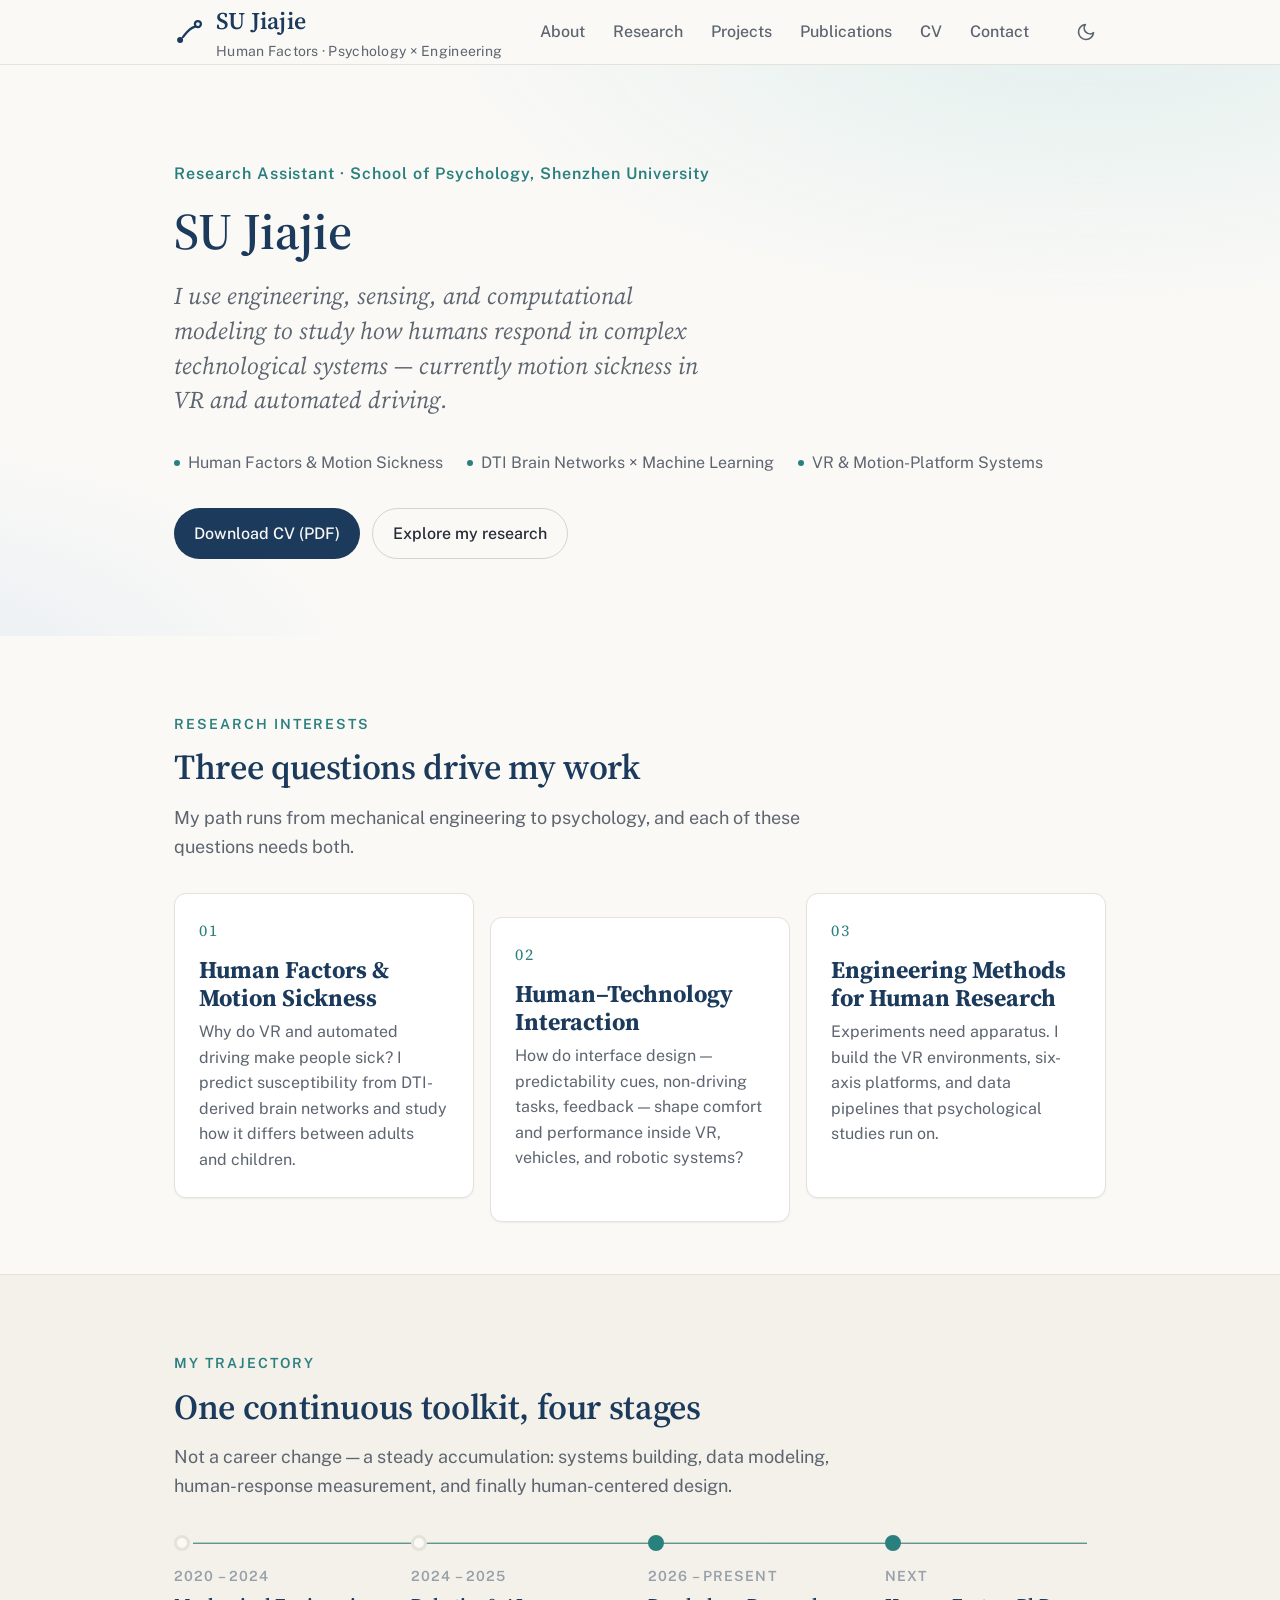
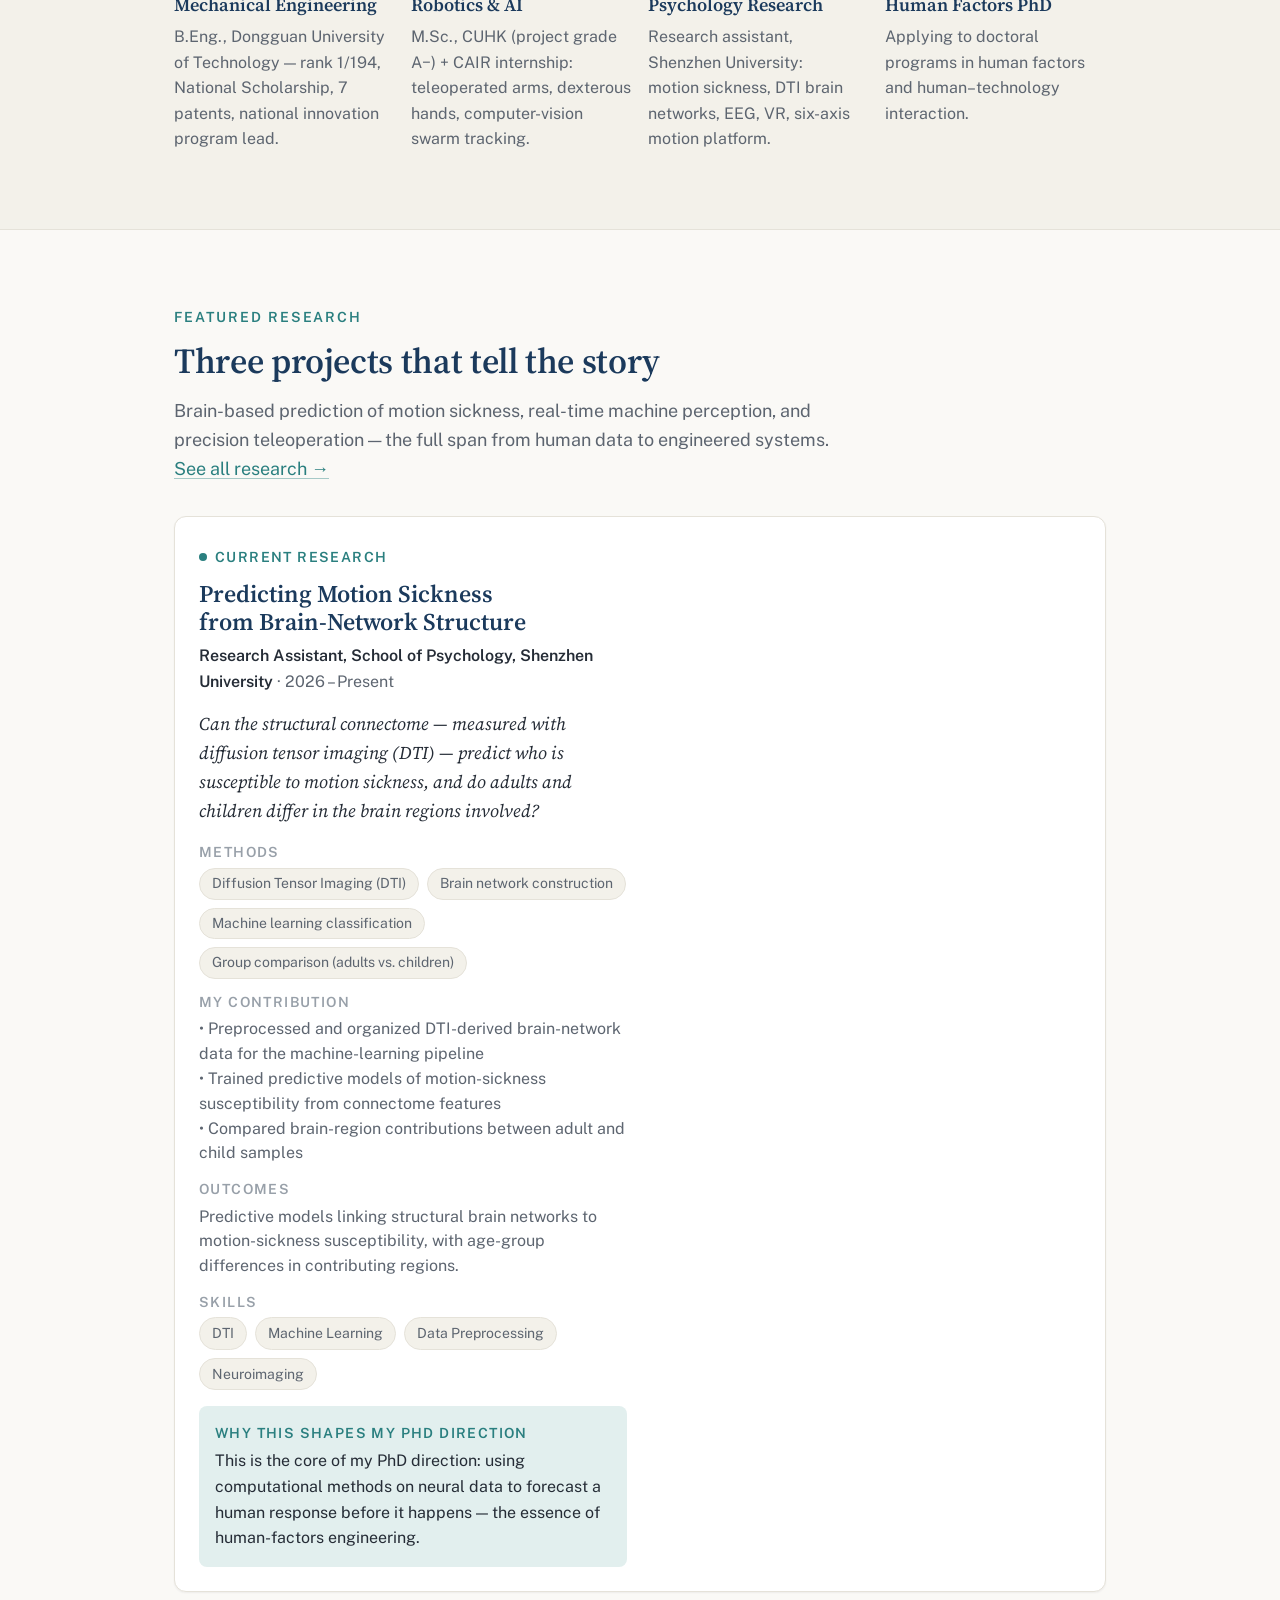
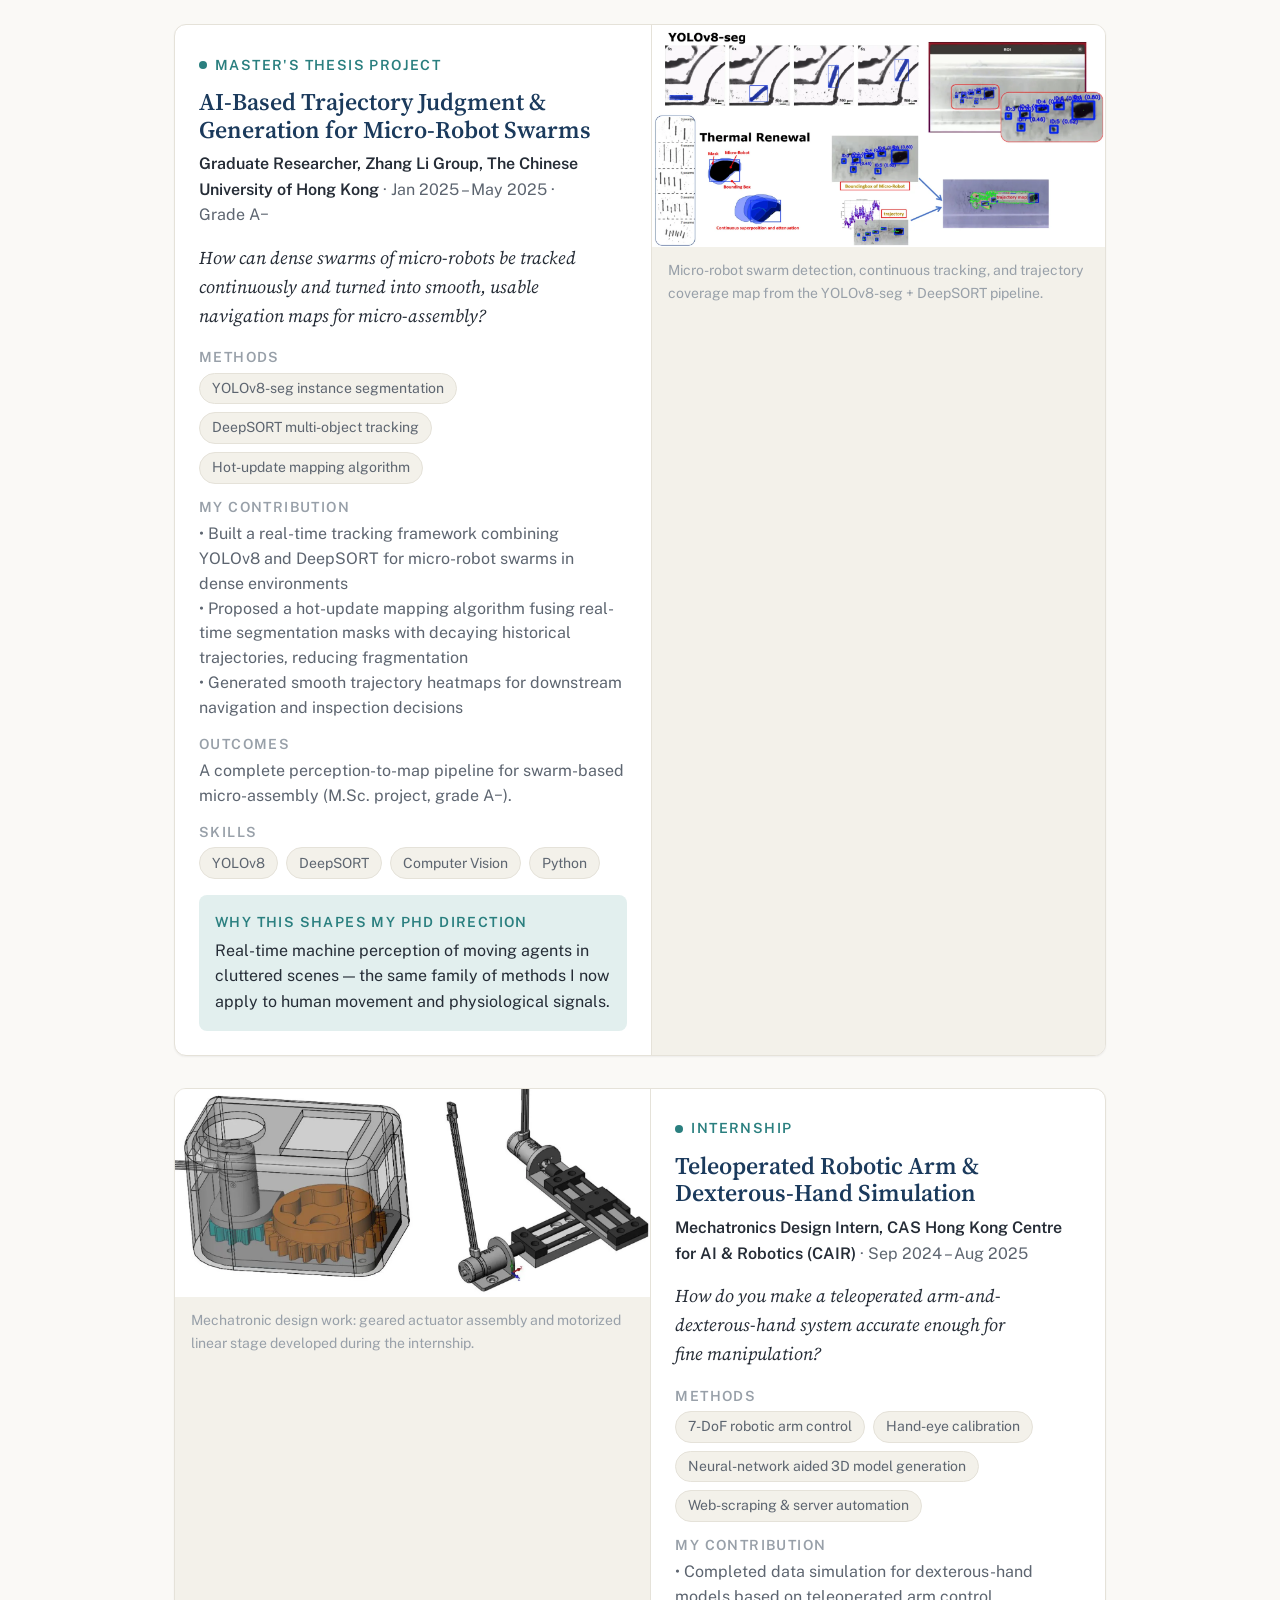
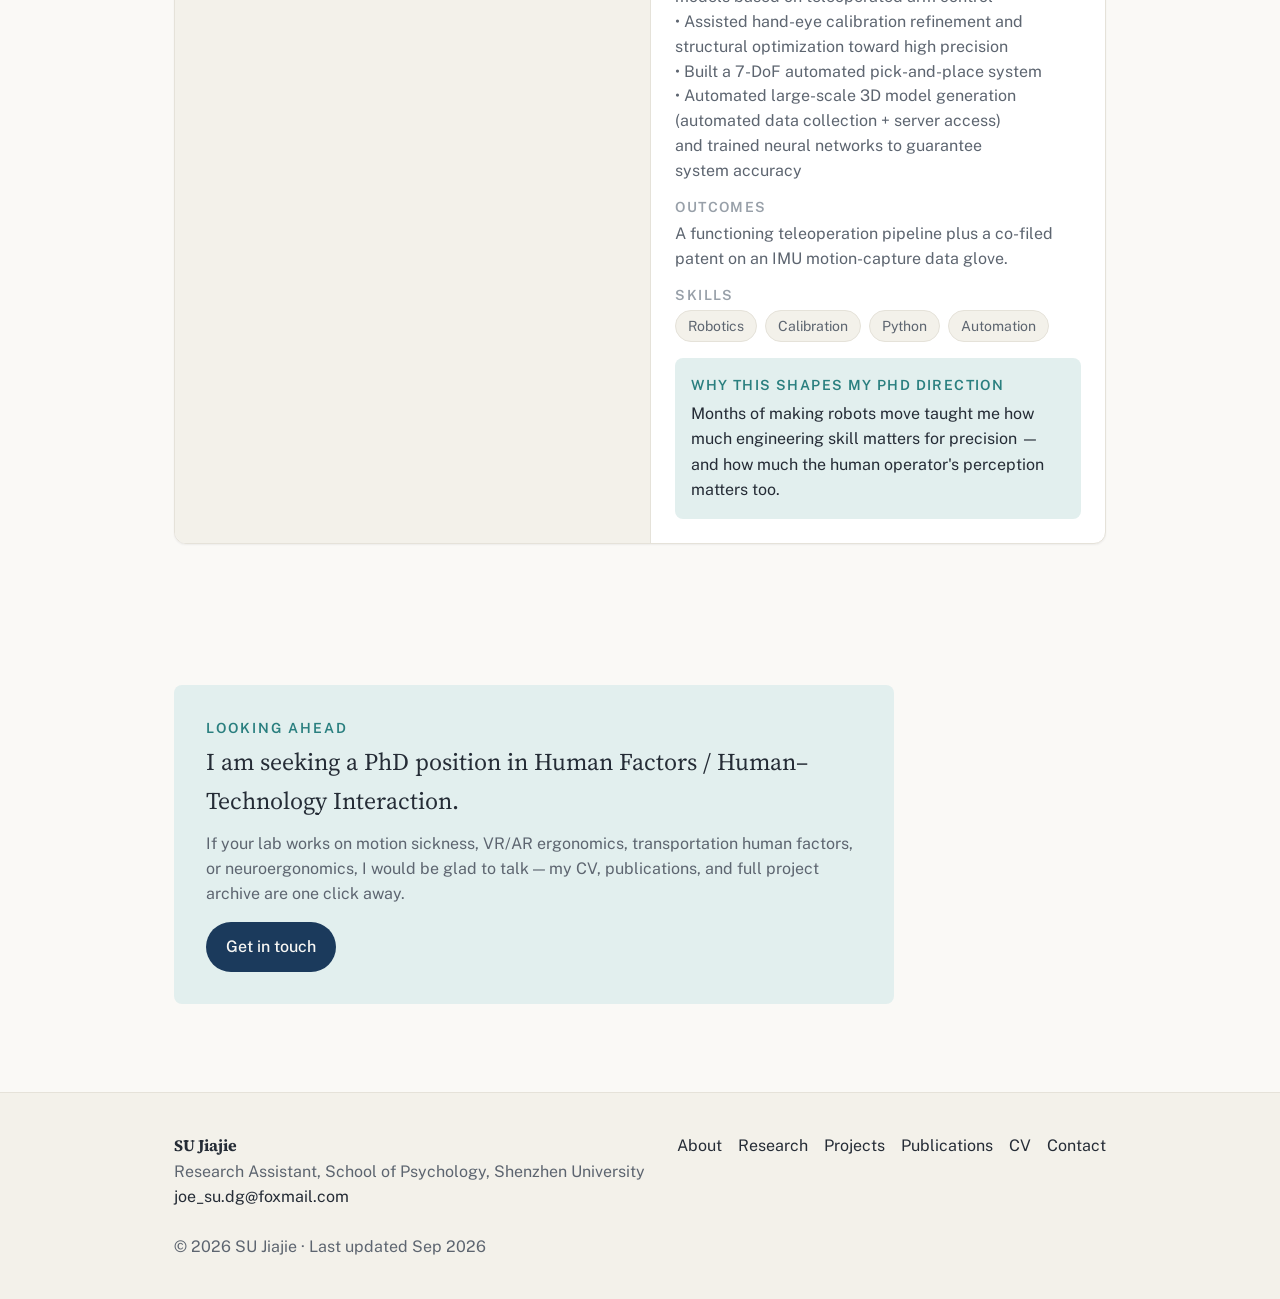
==== index.html @ 5192aaeb "Initial release: SU Jiajie academic website (7 pages, EN version)" ====
<!DOCTYPE html>
<html lang="en">
<head>
  <meta charset="UTF-8">
  <meta name="viewport" content="width=device-width, initial-scale=1.0">
  <title>SU Jiajie — Human Factors &amp; Human–Technology Interaction</title>
  <meta name="description" content="SU Jiajie is a research assistant at Shenzhen University studying motion sickness, VR, and human-technology interaction with methods from mechanical engineering and machine learning.">
  <meta property="og:title" content="SU Jiajie — Human Factors Researcher">
  <meta property="og:description" content="Engineering methods for human research: motion sickness, DTI brain networks, VR, and human-technology interaction.">
  <link rel="icon" href="assets/logo.svg" type="image/svg+xml">
  <link rel="preconnect" href="https://fonts.googleapis.com">
  <link rel="preconnect" href="https://fonts.gstatic.com" crossorigin>
  <link href="https://fonts.googleapis.com/css2?family=Source+Serif+4:ital,opsz,wght@0,8..60,400..700;1,8..60,400..700&family=Public+Sans:wght@300..700&display=swap" rel="stylesheet">
  <link rel="stylesheet" href="css/base.css">
  <link rel="stylesheet" href="css/style.css">
</head>
<body>
  <a class="skip-link" href="#main">Skip to content</a>

  <header class="site-header">
    <div class="container site-header__inner">
      <a class="brand" href="index.html" aria-label="SU Jiajie — home">
        <svg class="brand__mark" width="30" height="30" viewBox="0 0 32 32" fill="none" stroke="currentColor" stroke-width="2.4" stroke-linecap="round" aria-hidden="true">
          <circle cx="6.5" cy="24.5" r="3.2" fill="currentColor" stroke="none"/>
          <circle cx="25.5" cy="7.5" r="3.2" fill="none"/>
          <path d="M9.5 21.5 C14 16, 16 12, 22.5 10.2"/>
        </svg>
        <span>
          <span class="brand__name">SU Jiajie</span>
          <span class="brand__sub">Human Factors · Psychology × Engineering</span>
        </span>
      </a>
      <nav id="site-nav" class="nav" aria-label="Main">
        <a href="about.html">About</a>
        <a href="research.html">Research</a>
        <a href="projects.html">Projects</a>
        <a href="publications.html">Publications</a>
        <a href="cv.html">CV</a>
        <a href="contact.html">Contact</a>
      </nav>
      <div class="header-actions">
        <button class="theme-toggle" data-theme-toggle type="button" aria-label="Switch theme"></button>
        <button class="nav-toggle" data-nav-toggle type="button" aria-label="Open menu" aria-expanded="false">
          <svg width="22" height="22" viewBox="0 0 24 24" fill="none" stroke="currentColor" stroke-width="2" stroke-linecap="round"><path d="M3 6h18M3 12h18M3 18h18"/></svg>
        </button>
      </div>
    </div>
  </header>

  <main id="main">

    <!-- ============ HERO ============ -->
    <section class="hero">
      <div class="container">
        <p class="hero__eyebrow">Research Assistant · School of Psychology, Shenzhen University</p>
        <h1>SU Jiajie</h1>
        <p class="hero__statement">I use engineering, sensing, and computational modeling to study how humans respond in complex technological systems — currently motion sickness in VR and automated driving.</p>
        <div class="hero__meta">
          <span><span class="dot"></span>Human Factors &amp; Motion Sickness</span>
          <span><span class="dot"></span>DTI Brain Networks × Machine Learning</span>
          <span><span class="dot"></span>VR &amp; Motion-Platform Systems</span>
        </div>
        <div class="hero__actions">
          <a class="btn btn--primary" href="files/SU-Jiajie-CV.pdf" target="_blank" rel="noopener noreferrer">Download CV (PDF)</a>
          <a class="btn btn--ghost" href="research.html">Explore my research</a>
        </div>
      </div>
    </section>

    <!-- ============ RESEARCH INTERESTS ============ -->
    <section class="section">
      <div class="container">
        <p class="overline">Research Interests</p>
        <h2 class="section-title">Three questions drive my work</h2>
        <p class="section-intro">My path runs from mechanical engineering to psychology, and each of these questions needs both.</p>
        <div class="interests">
          <article class="interest-card fade-in">
            <span class="interest-card__num">01</span>
            <h3>Human Factors &amp; Motion Sickness</h3>
            <p>Why do VR and automated driving make people sick? I predict susceptibility from DTI-derived brain networks and study how it differs between adults and children.</p>
          </article>
          <article class="interest-card fade-in">
            <span class="interest-card__num">02</span>
            <h3>Human–Technology Interaction</h3>
            <p>How do interface design — predictability cues, non-driving tasks, feedback — shape comfort and performance inside VR, vehicles, and robotic systems?</p>
          </article>
          <article class="interest-card fade-in">
            <span class="interest-card__num">03</span>
            <h3>Engineering Methods for Human Research</h3>
            <p>Experiments need apparatus. I build the VR environments, six-axis platforms, and data pipelines that psychological studies run on.</p>
          </article>
        </div>
      </div>
    </section>

    <!-- ============ TRAJECTORY ============ -->
    <section class="section" style="background: var(--color-surface-2); border-block: 1px solid var(--color-divider);">
      <div class="container">
        <p class="overline">My Trajectory</p>
        <h2 class="section-title">One continuous toolkit, four stages</h2>
        <p class="section-intro">Not a career change — a steady accumulation: systems building, data modeling, human-response measurement, and finally human-centered design.</p>
        <div class="trajectory">
          <article class="trajectory__step fade-in">
            <span class="trajectory__period">2020 – 2024</span>
            <span class="trajectory__title">Mechanical Engineering</span>
            <p>B.Eng., Dongguan University of Technology — rank 1/194, National Scholarship, 7 patents, national innovation program lead.</p>
          </article>
          <article class="trajectory__step fade-in">
            <span class="trajectory__period">2024 – 2025</span>
            <span class="trajectory__title">Robotics &amp; AI</span>
            <p>M.Sc., CUHK (project grade A−) + CAIR internship: teleoperated arms, dexterous hands, computer-vision swarm tracking.</p>
          </article>
          <article class="trajectory__step trajectory__step--current fade-in">
            <span class="trajectory__period">2026 – Present</span>
            <span class="trajectory__title">Psychology Research</span>
            <p>Research assistant, Shenzhen University: motion sickness, DTI brain networks, EEG, VR, six-axis motion platform.</p>
          </article>
          <article class="trajectory__step trajectory__step--final fade-in">
            <span class="trajectory__period">Next</span>
            <span class="trajectory__title">Human Factors PhD</span>
            <p>Applying to doctoral programs in human factors and human–technology interaction.</p>
          </article>
        </div>
      </div>
    </section>

    <!-- ============ FEATURED RESEARCH ============ -->
    <section class="section">
      <div class="container">
        <p class="overline">Featured Research</p>
        <h2 class="section-title">Three projects that tell the story</h2>
        <p class="section-intro">Brain-based prediction of motion sickness, real-time machine perception, and precision teleoperation — the full span from human data to engineered systems. <a href="research.html">See all research →</a></p>
        <div class="theme-group__cards" data-home-features="dti-motion-sickness, microrobot-swarm, cair-teleoperation"></div>
      </div>
    </section>

    <!-- ============ PHD CALL ============ -->
    <section class="section--tight">
      <div class="container">
        <div class="why-box" style="max-width: 720px; padding: var(--space-8);">
          <span class="field__label" style="font-size: var(--text-xs); letter-spacing: 0.14em;">Looking ahead</span>
          <p style="font-family: var(--font-display); font-size: var(--text-lg); color: var(--color-text); margin-bottom: var(--space-3);">I am seeking a PhD position in Human Factors / Human–Technology Interaction.</p>
          <p class="field__text" style="margin-bottom: var(--space-4);">If your lab works on motion sickness, VR/AR ergonomics, transportation human factors, or neuroergonomics, I would be glad to talk — my CV, publications, and full project archive are one click away.</p>
          <a class="btn btn--primary" href="contact.html">Get in touch</a>
        </div>
      </div>
    </section>
  </main>

  <footer class="site-footer">
    <div class="container site-footer__inner">
      <div>
        <strong style="color: var(--color-text); font-family: var(--font-display);">SU Jiajie</strong><br>
        Research Assistant, School of Psychology, Shenzhen University<br>
        <a href="mailto:joe_su.dg@foxmail.com">joe_su.dg@foxmail.com</a>
      </div>
      <nav class="site-footer__nav" aria-label="Footer">
        <a href="about.html">About</a>
        <a href="research.html">Research</a>
        <a href="projects.html">Projects</a>
        <a href="publications.html">Publications</a>
        <a href="cv.html">CV</a>
        <a href="contact.html">Contact</a>
      </nav>
      <div>© <span data-year></span> SU Jiajie · Last updated Sep 2026</div>
    </div>
  </footer>

  <script src="data/research.js"></script>
  <script src="data/projects.js"></script>
  <script src="data/publications.js"></script>
  <script src="js/render.js"></script>
  <script src="js/main.js"></script>
</body>
</html>
---- css/base.css ----
/* ============================================================
   BASE STYLESHEET — reset & defaults (edit rarely)
   ============================================================ */
*,
*::before,
*::after {
  box-sizing: border-box;
  margin: 0;
  padding: 0;
}

html {
  -webkit-text-size-adjust: none;
  text-size-adjust: none;
  -webkit-font-smoothing: antialiased;
  -moz-osx-font-smoothing: grayscale;
  text-rendering: optimizeLegibility;
  scroll-behavior: smooth;
  hanging-punctuation: first last;
  scroll-padding-top: var(--space-16);
}

body {
  min-height: 100dvh;
  line-height: 1.6;
  font-family: var(--font-body, sans-serif);
  font-size: var(--text-base);
  color: var(--color-text);
  background-color: var(--color-bg);
}

img,
picture,
video,
canvas,
svg {
  display: block;
  max-width: 100%;
  height: auto;
}

ul,
ol {
  list-style: none;
}

input,
button,
textarea,
select {
  font: inherit;
  color: inherit;
}

button {
  cursor: pointer;
  background: none;
  border: none;
}

h1,
h2,
h3,
h4,
h5,
h6 {
  text-wrap: balance;
  line-height: 1.15;
}

p,
li,
figcaption {
  text-wrap: pretty;
  max-width: 72ch;
}

table {
  border-collapse: collapse;
  width: 100%;
}

::selection {
  background: color-mix(in oklab, var(--color-primary) 25%, transparent);
  color: var(--color-text);
}

:focus-visible {
  outline: 2px solid var(--color-accent);
  outline-offset: 3px;
  border-radius: var(--radius-sm);
}

@media (prefers-reduced-motion: reduce) {
  *,
  *::before,
  *::after {
    animation-duration: 0.01ms !important;
    animation-iteration-count: 1 !important;
    transition-duration: 0.01ms !important;
    scroll-behavior: auto !important;
  }
}

a,
button,
[role="button"],
[role="link"] {
  transition:
    color var(--transition-interactive),
    background var(--transition-interactive),
    border-color var(--transition-interactive),
    box-shadow var(--transition-interactive);
}

.sr-only {
  position: absolute;
  width: 1px;
  height: 1px;
  padding: 0;
  margin: -1px;
  overflow: hidden;
  clip: rect(0, 0, 0, 0);
  white-space: nowrap;
  border-width: 0;
}

.skip-link {
  position: absolute;
  top: -100%;
  left: var(--space-4);
  z-index: 100;
  padding: var(--space-2) var(--space-4);
  background: var(--color-primary);
  color: var(--color-text-inverse);
  border-radius: var(--radius-sm);
  font-size: var(--text-sm);
}
.skip-link:focus {
  top: var(--space-2);
}
---- css/style.css ----
/* ============================================================
   SU JIAJIE — ACADEMIC WEBSITE DESIGN SYSTEM
   ------------------------------------------------------------
   WANT TO CHANGE COLORS OR FONTS?  →  edit the two :root blocks
   below. Everything else can stay untouched.
   Palette: warm ivory background · ink-blue primary · deep
   teal accent (approved by SU Jiajie, Sep 2026)
   ============================================================ */

/* ---------- TYPE SCALE (fluid, don't edit) ---------- */
:root {
  --text-xs: clamp(0.75rem, 0.7rem + 0.25vw, 0.875rem);
  --text-sm: clamp(0.875rem, 0.8rem + 0.35vw, 1rem);
  --text-base: clamp(1rem, 0.95rem + 0.25vw, 1.125rem);
  --text-lg: clamp(1.125rem, 1rem + 0.75vw, 1.5rem);
  --text-xl: clamp(1.5rem, 1.2rem + 1.25vw, 2.25rem);
  --text-2xl: clamp(2rem, 1.2rem + 2.5vw, 3.5rem);

  /* ---------- SPACING (4px system) ---------- */
  --space-1: 0.25rem;
  --space-2: 0.5rem;
  --space-3: 0.75rem;
  --space-4: 1rem;
  --space-5: 1.25rem;
  --space-6: 1.5rem;
  --space-8: 2rem;
  --space-10: 2.5rem;
  --space-12: 3rem;
  --space-16: 4rem;
  --space-20: 5rem;
  --space-24: 6rem;

  /* ---------- FONTS (change families here) ---------- */
  --font-display: "Source Serif 4", Georgia, "Times New Roman", serif;
  --font-body: "Public Sans", "Helvetica Neue", Arial, sans-serif;

  /* ---------- SHAPES & MOTION ---------- */
  --radius-sm: 0.375rem;
  --radius-md: 0.5rem;
  --radius-lg: 0.75rem;
  --radius-xl: 1rem;
  --radius-full: 9999px;
  --transition-interactive: 180ms cubic-bezier(0.16, 1, 0.3, 1);
  --shadow-sm: 0 1px 2px oklch(0.25 0.02 250 / 0.06);
  --shadow-md: 0 4px 12px oklch(0.25 0.02 250 / 0.08);
  --shadow-lg: 0 12px 32px oklch(0.25 0.02 250 / 0.12);

  /* ---------- CONTENT WIDTHS ---------- */
  --content-narrow: 680px;
  --content-default: 980px;
  --content-wide: 1200px;
}

/* ============================================================
   COLOR TOKENS — LIGHT MODE (edit hex values here)
   ============================================================ */
:root,
[data-theme="light"] {
  --color-bg: #faf9f6;            /* 米白 page background */
  --color-surface: #ffffff;       /* cards */
  --color-surface-2: #f3f1ea;     /* tinted panels */
  --color-surface-offset: #eeece4;
  --color-divider: #e5e2d9;
  --color-text: #252c36;          /* near-black ink */
  --color-text-muted: #5d6570;
  --color-text-faint: #98a0a9;
  --color-text-inverse: #f8f7f4;

  --color-primary: #1b3a5c;       /* 墨蓝 ink blue */
  --color-primary-hover: #142c46;
  --color-primary-active: #0e2033;
  --color-primary-soft: #e7edf4;

  --color-accent: #2a7f7f;        /* 深青 deep teal */
  --color-accent-hover: #226565;
  --color-accent-soft: #e2efee;
  --color-accent-warm: #9c6b2f;   /* used sparingly for highlights */
}

/* ============================================================
   COLOR TOKENS — DARK MODE (edit hex values here)
   ============================================================ */
[data-theme="dark"] {
  --color-bg: #141a22;
  --color-surface: #1a222c;
  --color-surface-2: #202a36;
  --color-surface-offset: #242f3d;
  --color-divider: #2a3542;
  --color-text: #d7dbe1;
  --color-text-muted: #8f99a5;
  --color-text-faint: #5c6672;
  --color-text-inverse: #1a222c;

  --color-primary: #8fb0d4;
  --color-primary-hover: #a7c3e0;
  --color-primary-active: #c3d6eb;
  --color-primary-soft: #22303f;

  --color-accent: #66b3b3;
  --color-accent-hover: #82c5c5;
  --color-accent-soft: #1e3232;
  --color-accent-warm: #d3a35c;

  --shadow-sm: 0 1px 2px oklch(0 0 0 / 0.25);
  --shadow-md: 0 4px 12px oklch(0 0 0 / 0.35);
  --shadow-lg: 0 12px 32px oklch(0 0 0 / 0.45);
}

/* ============================================================
   LAYOUT PRIMITIVES
   ============================================================ */
.container {
  max-width: var(--content-default);
  margin-inline: auto;
  padding-inline: var(--space-6);
}
.container--wide {
  max-width: var(--content-wide);
}
.container--narrow {
  max-width: var(--content-narrow);
}

.section {
  padding-block: clamp(var(--space-12), 6vw, var(--space-20));
}
.section--tight {
  padding-block: clamp(var(--space-8), 4vw, var(--space-12));
}

/* overline label above section headings */
.overline {
  font-family: var(--font-body);
  font-size: var(--text-xs);
  font-weight: 600;
  letter-spacing: 0.14em;
  text-transform: uppercase;
  color: var(--color-accent);
  margin-bottom: var(--space-3);
}

.section-title {
  font-family: var(--font-display);
  font-size: var(--text-xl);
  font-weight: 600;
  color: var(--color-primary);
  margin-bottom: var(--space-4);
  letter-spacing: -0.01em;
}
[data-theme="dark"] .section-title {
  color: var(--color-primary);
}

.section-intro {
  color: var(--color-text-muted);
  max-width: 62ch;
  margin-bottom: var(--space-8);
}

/* ---------- LINKS ---------- */
a {
  color: var(--color-accent);
  text-decoration: underline;
  text-decoration-color: color-mix(in oklab, var(--color-accent) 40%, transparent);
  text-underline-offset: 3px;
}
a:hover {
  color: var(--color-accent-hover);
  text-decoration-color: currentColor;
}

/* ---------- BUTTONS ---------- */
.btn {
  display: inline-flex;
  align-items: center;
  gap: var(--space-2);
  padding: var(--space-3) var(--space-5);
  border-radius: var(--radius-full);
  font-size: var(--text-sm);
  font-weight: 500;
  text-decoration: none;
  transition:
    background var(--transition-interactive),
    color var(--transition-interactive),
    box-shadow var(--transition-interactive),
    transform var(--transition-interactive);
}
.btn--primary {
  background: var(--color-primary);
  color: var(--color-text-inverse);
}
:root .btn--primary {
  color: #f8f7f4;
}
[data-theme="dark"] .btn--primary {
  color: #141a22;
}
.btn--primary:hover {
  background: var(--color-primary-hover);
  transform: translateY(-1px);
  box-shadow: var(--shadow-md);
  color: #f8f7f4;
}
[data-theme="dark"] .btn--primary:hover {
  color: #141a22;
}
.btn--ghost {
  border: 1px solid color-mix(in oklab, var(--color-text) 18%, transparent);
  color: var(--color-text);
}
.btn--ghost:hover {
  border-color: var(--color-accent);
  color: var(--color-accent);
  transform: translateY(-1px);
}

/* ============================================================
   HEADER / NAV
   ============================================================ */
.site-header {
  position: sticky;
  top: 0;
  z-index: 50;
  background: color-mix(in oklab, var(--color-bg) 88%, transparent);
  backdrop-filter: blur(12px);
  border-bottom: 1px solid var(--color-divider);
}
.site-header__inner {
  display: flex;
  align-items: center;
  justify-content: space-between;
  gap: var(--space-4);
  min-height: 64px;
}
.brand {
  display: flex;
  align-items: center;
  gap: var(--space-3);
  text-decoration: none;
  color: var(--color-primary);
}
.brand__mark {
  flex: none;
}
.brand__name {
  font-family: var(--font-display);
  font-size: var(--text-lg);
  font-weight: 600;
  letter-spacing: 0.01em;
}
.brand__sub {
  display: block;
  font-family: var(--font-body);
  font-size: var(--text-xs);
  font-weight: 400;
  color: var(--color-text-muted);
  letter-spacing: 0.02em;
}

.nav {
  display: flex;
  align-items: center;
  gap: var(--space-1);
}
.nav a {
  padding: var(--space-2) var(--space-3);
  font-size: var(--text-sm);
  font-weight: 500;
  color: var(--color-text-muted);
  text-decoration: none;
  border-radius: var(--radius-full);
}
.nav a:hover {
  color: var(--color-primary);
  background: var(--color-primary-soft);
}
.nav a[aria-current="page"] {
  color: var(--color-primary);
  background: var(--color-primary-soft);
}
[data-theme="dark"] .nav a:hover,
[data-theme="dark"] .nav a[aria-current="page"] {
  color: var(--color-primary);
}

.header-actions {
  display: flex;
  align-items: center;
  gap: var(--space-2);
}

/* theme toggle */
.theme-toggle {
  display: inline-flex;
  align-items: center;
  justify-content: center;
  width: 40px;
  height: 40px;
  border-radius: var(--radius-full);
  color: var(--color-text-muted);
  border: 1px solid transparent;
}
.theme-toggle:hover {
  color: var(--color-primary);
  background: var(--color-primary-soft);
}

/* mobile nav */
.nav-toggle {
  display: none;
  width: 44px;
  height: 44px;
  align-items: center;
  justify-content: center;
  color: var(--color-text);
}
@media (max-width: 860px) {
  .nav {
    position: absolute;
    top: 100%;
    left: 0;
    right: 0;
    flex-direction: column;
    align-items: stretch;
    background: var(--color-bg);
    border-bottom: 1px solid var(--color-divider);
    padding: var(--space-3) var(--space-6) var(--space-5);
    gap: var(--space-1);
    display: none;
    box-shadow: var(--shadow-lg);
  }
  .nav[data-open="true"] {
    display: flex;
  }
  .nav a {
    padding: var(--space-3);
    border-radius: var(--radius-md);
  }
  .nav-toggle {
    display: inline-flex;
  }
}

/* ============================================================
   HERO (home)
   ============================================================ */
.hero {
  padding-block: clamp(var(--space-16), 8vw, var(--space-24)) clamp(var(--space-12), 6vw, var(--space-20));
  background:
    radial-gradient(1100px 500px at 85% -10%, var(--color-accent-soft), transparent 60%),
    radial-gradient(900px 460px at -10% 110%, var(--color-primary-soft), transparent 55%);
}
.hero__eyebrow {
  font-size: var(--text-sm);
  color: var(--color-accent);
  font-weight: 600;
  letter-spacing: 0.06em;
  margin-bottom: var(--space-4);
}
.hero h1 {
  font-family: var(--font-display);
  font-size: var(--text-2xl);
  font-weight: 600;
  line-height: 1.1;
  color: var(--color-primary);
  max-width: 18ch;
  margin-bottom: var(--space-5);
}
[data-theme="dark"] .hero h1 {
  color: var(--color-primary);
}
.hero__statement {
  font-size: var(--text-lg);
  font-family: var(--font-display);
  font-style: italic;
  color: var(--color-text-muted);
  max-width: 44ch;
  margin-bottom: var(--space-8);
  line-height: 1.45;
}
.hero__meta {
  display: flex;
  flex-wrap: wrap;
  gap: var(--space-2) var(--space-6);
  margin-bottom: var(--space-8);
  font-size: var(--text-sm);
  color: var(--color-text-muted);
}
.hero__meta span {
  display: inline-flex;
  align-items: center;
  gap: var(--space-2);
}
.hero__meta .dot {
  width: 6px;
  height: 6px;
  border-radius: var(--radius-full);
  background: var(--color-accent);
  flex: none;
}
.hero__actions {
  display: flex;
  flex-wrap: wrap;
  gap: var(--space-3);
}

/* ============================================================
   RESEARCH INTEREST STRIP (home) — numbered, staggered
   ============================================================ */
.interests {
  display: grid;
  gap: var(--space-4);
}
@media (min-width: 900px) {
  .interests {
    grid-template-columns: repeat(3, 1fr);
  }
  .interests > article:nth-child(2) {
    transform: translateY(var(--space-6));
  }
}
.interest-card {
  background: var(--color-surface);
  border: 1px solid var(--color-divider);
  border-radius: var(--radius-lg);
  padding: var(--space-6);
  box-shadow: var(--shadow-sm);
}
.interest-card__num {
  font-family: var(--font-display);
  font-size: var(--text-sm);
  color: var(--color-accent);
  letter-spacing: 0.1em;
  display: block;
  margin-bottom: var(--space-3);
}
.interest-card h3 {
  font-family: var(--font-display);
  font-size: var(--text-lg);
  color: var(--color-primary);
  margin-bottom: var(--space-2);
}
[data-theme="dark"] .interest-card h3 {
  color: var(--color-primary);
}
.interest-card p {
  font-size: var(--text-sm);
  color: var(--color-text-muted);
}

/* ============================================================
   TRAJECTORY — horizontal path (home)
   ============================================================ */
.trajectory {
  display: grid;
  gap: var(--space-4);
  position: relative;
}
@media (min-width: 900px) {
  .trajectory {
    grid-template-columns: repeat(4, 1fr);
  }
  .trajectory::before {
    content: "";
    position: absolute;
    top: 9px;
    left: 2%;
    right: 2%;
    height: 2px;
    background: linear-gradient(
      in oklab,
      var(--color-divider),
      var(--color-accent)
    );
  }
}
.trajectory__step {
  position: relative;
  padding-top: var(--space-8);
}
.trajectory__step::before {
  content: "";
  position: absolute;
  top: 2px;
  left: 0;
  width: 16px;
  height: 16px;
  border-radius: var(--radius-full);
  background: var(--color-bg);
  border: 3px solid var(--color-divider);
}
.trajectory__step--current::before,
.trajectory__step--final::before {
  border-color: var(--color-accent);
  background: var(--color-accent);
}
.trajectory__period {
  font-size: var(--text-xs);
  font-weight: 600;
  letter-spacing: 0.08em;
  text-transform: uppercase;
  color: var(--color-text-faint);
  display: block;
  margin-bottom: var(--space-1);
}
.trajectory__title {
  font-family: var(--font-display);
  font-size: var(--text-base);
  font-weight: 600;
  color: var(--color-primary);
  display: block;
  margin-bottom: var(--space-1);
}
[data-theme="dark"] .trajectory__title {
  color: var(--color-primary);
}
.trajectory__step p {
  font-size: var(--text-sm);
  color: var(--color-text-muted);
}

/* ============================================================
   FEATURED CARDS (home) & PROJECT CARDS (research/projects)
   ============================================================ */
.card {
  background: var(--color-surface);
  border: 1px solid var(--color-divider);
  border-radius: var(--radius-lg);
  overflow: hidden;
  box-shadow: var(--shadow-sm);
}
.card--featured {
  display: grid;
}
@media (min-width: 900px) {
  .card--featured {
    grid-template-columns: 1.05fr 1fr;
  }
  .card--featured:nth-child(even):not(.card--no-flip) .card__media {
    order: 2;
  }
}
.card__media {
  background: var(--color-surface-2);
  border-bottom: 1px solid var(--color-divider);
}
@media (min-width: 900px) {
  .card--featured .card__media {
    border-bottom: none;
  }
  .card--featured:nth-child(even):not(.card--no-flip) .card__media {
    border-left: 1px solid var(--color-divider);
  }
  .card--featured:nth-child(odd) .card__media {
    border-right: 1px solid var(--color-divider);
  }
}
.card__media img {
  width: 100%;
  object-fit: cover;
  max-height: 420px;
}
.card__body {
  padding: var(--space-6);
}
.card__kicker {
  display: inline-flex;
  align-items: center;
  gap: var(--space-2);
  font-size: var(--text-xs);
  font-weight: 600;
  letter-spacing: 0.1em;
  text-transform: uppercase;
  color: var(--color-accent);
  margin-bottom: var(--space-3);
}
.card__kicker .theme-dot {
  width: 8px;
  height: 8px;
  border-radius: var(--radius-full);
  background: var(--color-accent);
}
.card h3 {
  font-family: var(--font-display);
  font-size: var(--text-lg);
  font-weight: 600;
  color: var(--color-primary);
  margin-bottom: var(--space-2);
}
[data-theme="dark"] .card h3 {
  color: var(--color-primary);
}
.card__role {
  font-size: var(--text-sm);
  color: var(--color-text-muted);
  margin-bottom: var(--space-4);
}
.card__role strong {
  color: var(--color-text);
  font-weight: 600;
}
.card__question {
  font-family: var(--font-display);
  font-style: italic;
  color: var(--color-text);
  margin-bottom: var(--space-4);
}

/* field mini-labels inside cards */
.field {
  margin-bottom: var(--space-3);
}
.field__label {
  font-size: var(--text-xs);
  font-weight: 600;
  letter-spacing: 0.1em;
  text-transform: uppercase;
  color: var(--color-text-faint);
  display: block;
  margin-bottom: var(--space-1);
}
.field__text {
  font-size: var(--text-sm);
  color: var(--color-text-muted);
  line-height: 1.55;
}
.field__list {
  display: flex;
  flex-wrap: wrap;
  gap: var(--space-2);
}
.field__list li {
  font-size: var(--text-xs);
  padding: var(--space-1) var(--space-3);
  background: var(--color-surface-2);
  border: 1px solid var(--color-divider);
  border-radius: var(--radius-full);
  color: var(--color-text-muted);
}

.why-box {
  margin-top: var(--space-4);
  padding: var(--space-4);
  background: var(--color-accent-soft);
  border-radius: var(--radius-md);
  font-size: var(--text-sm);
  color: var(--color-text);
}
.why-box .field__label {
  color: var(--color-accent);
}

.card__links {
  margin-top: var(--space-4);
  display: flex;
  flex-wrap: wrap;
  gap: var(--space-4);
  font-size: var(--text-sm);
  font-weight: 500;
}

/* stacked project card (compact, for archive pages) */
.card--stack {
  padding: var(--space-6);
}
.card--stack .card__media {
  border-radius: var(--radius-md);
  border: 1px solid var(--color-divider);
  margin-bottom: var(--space-5);
  overflow: hidden;
}
.card--stack .card__media img {
  max-height: 340px;
  object-fit: cover;
}

/* ============================================================
   THEME GROUP SECTIONS (research page)
   ============================================================ */
.theme-group {
  margin-bottom: var(--space-16);
}
.theme-group__head {
  display: flex;
  align-items: baseline;
  gap: var(--space-4);
  margin-bottom: var(--space-2);
}
.theme-group__head h2 {
  font-family: var(--font-display);
  font-size: var(--text-xl);
  color: var(--color-primary);
}
[data-theme="dark"] .theme-group__head h2 {
  color: var(--color-primary);
}
.theme-group__blurb {
  color: var(--color-text-muted);
  max-width: 60ch;
  margin-bottom: var(--space-8);
  font-size: var(--text-base);
}
.theme-group__cards {
  display: grid;
  gap: var(--space-8);
}

/* ============================================================
   TIMELINE (about page, vertical)
   ============================================================ */
.timeline {
  position: relative;
  padding-left: var(--space-8);
}
.timeline::before {
  content: "";
  position: absolute;
  top: 6px;
  bottom: 6px;
  left: 7px;
  width: 2px;
  background: var(--color-divider);
}
.timeline__item {
  position: relative;
  padding-bottom: var(--space-8);
}
.timeline__item:last-child {
  padding-bottom: 0;
}
.timeline__item::before {
  content: "";
  position: absolute;
  left: calc(-1 * var(--space-8) + 1px);
  top: 6px;
  width: 14px;
  height: 14px;
  border-radius: var(--radius-full);
  background: var(--color-bg);
  border: 3px solid var(--color-accent);
}
.timeline__item--muted::before {
  border-color: var(--color-divider);
}
.timeline__period {
  font-size: var(--text-xs);
  font-weight: 600;
  letter-spacing: 0.08em;
  text-transform: uppercase;
  color: var(--color-text-faint);
  display: block;
  margin-bottom: var(--space-1);
}
.timeline__title {
  font-family: var(--font-display);
  font-size: var(--text-base);
  font-weight: 600;
  color: var(--color-primary);
  display: block;
}
[data-theme="dark"] .timeline__title {
  color: var(--color-primary);
}
.timeline__org {
  font-size: var(--text-sm);
  color: var(--color-accent);
  display: block;
  margin-bottom: var(--space-1);
}
.timeline__item p {
  font-size: var(--text-sm);
  color: var(--color-text-muted);
}

/* ============================================================
   SKILLS MATRIX
   ============================================================ */
.skills-grid {
  display: grid;
  gap: var(--space-6);
}
@media (min-width: 800px) {
  .skills-grid {
    grid-template-columns: repeat(2, 1fr);
  }
}
.skill-group {
  background: var(--color-surface);
  border: 1px solid var(--color-divider);
  border-radius: var(--radius-lg);
  padding: var(--space-5) var(--space-6);
}
.skill-group h3 {
  font-family: var(--font-display);
  font-size: var(--text-base);
  font-weight: 600;
  color: var(--color-primary);
  margin-bottom: var(--space-3);
}
[data-theme="dark"] .skill-group h3 {
  color: var(--color-primary);
}
.skill-group ul {
  display: flex;
  flex-wrap: wrap;
  gap: var(--space-2);
}

/* ============================================================
   PUBLICATIONS & PATENTS
   ============================================================ */
.pub-list {
  display: grid;
  gap: var(--space-6);
}
.pub-item {
  background: var(--color-surface);
  border: 1px solid var(--color-divider);
  border-radius: var(--radius-lg);
  padding: var(--space-6);
}
.pub-item__title {
  font-family: var(--font-display);
  font-size: var(--text-lg);
  font-weight: 600;
  color: var(--color-primary);
  margin-bottom: var(--space-2);
}
[data-theme="dark"] .pub-item__title {
  color: var(--color-primary);
}
.pub-item__meta {
  font-size: var(--text-sm);
  color: var(--color-text-muted);
  margin-bottom: var(--space-3);
}
.pub-item__meta em {
  font-style: italic;
}
.pub-item__note {
  font-size: var(--text-sm);
  color: var(--color-text-muted);
  padding-top: var(--space-3);
  border-top: 1px solid var(--color-divider);
  margin-top: var(--space-3);
}
.pub-item__note .field__label {
  margin-bottom: 0;
}

.patent-table {
  font-size: var(--text-sm);
}
.patent-table th {
  text-align: left;
  font-size: var(--text-xs);
  font-weight: 600;
  letter-spacing: 0.08em;
  text-transform: uppercase;
  color: var(--color-text-faint);
  padding: var(--space-3) var(--space-4);
  border-bottom: 2px solid var(--color-divider);
}
.patent-table td {
  padding: var(--space-3) var(--space-4);
  border-bottom: 1px solid var(--color-divider);
  vertical-align: top;
  color: var(--color-text-muted);
}
.patent-table td:first-child {
  color: var(--color-text);
  font-weight: 500;
  max-width: 52ch;
}
.patent-table tr:last-child td {
  border-bottom: none;
}

/* ============================================================
   CV PAGE
   ============================================================ */
.cv-meta {
  display: flex;
  flex-wrap: wrap;
  gap: var(--space-3);
  margin-bottom: var(--space-8);
}
.cv-section {
  margin-bottom: var(--space-10);
}
.cv-section h2 {
  font-family: var(--font-display);
  font-size: var(--text-lg);
  color: var(--color-primary);
  padding-bottom: var(--space-2);
  border-bottom: 2px solid var(--color-divider);
  margin-bottom: var(--space-4);
}
[data-theme="dark"] .cv-section h2 {
  color: var(--color-primary);
}
.cv-row {
  display: grid;
  gap: var(--space-1) var(--space-6);
  margin-bottom: var(--space-5);
}
@media (min-width: 760px) {
  .cv-row {
    grid-template-columns: 140px 1fr;
  }
}
.cv-row__period {
  font-size: var(--text-sm);
  font-weight: 600;
  color: var(--color-text-faint);
}
.cv-row__body h3 {
  font-family: var(--font-display);
  font-size: var(--text-base);
  font-weight: 600;
  color: var(--color-text);
}
.cv-row__body .sub {
  font-size: var(--text-sm);
  color: var(--color-accent);
  margin-bottom: var(--space-1);
}
.cv-row__body p,
.cv-row__body li {
  font-size: var(--text-sm);
  color: var(--color-text-muted);
}
.cv-row__body ul {
  list-style: disc;
  padding-left: var(--space-5);
  display: grid;
  gap: var(--space-1);
}
.awards-columns {
  display: grid;
  gap: var(--space-8);
}
@media (min-width: 760px) {
  .awards-columns {
    grid-template-columns: repeat(2, 1fr);
  }
}
.award-group h3 {
  font-size: var(--text-sm);
  font-weight: 600;
  letter-spacing: 0.08em;
  text-transform: uppercase;
  color: var(--color-text-faint);
  margin-bottom: var(--space-3);
}
.award-group li {
  font-size: var(--text-sm);
  color: var(--color-text-muted);
  padding-bottom: var(--space-2);
  border-bottom: 1px solid var(--color-divider);
  margin-bottom: var(--space-2);
}
.award-group li:last-child {
  border-bottom: none;
}
.award-group li strong {
  color: var(--color-text);
  font-weight: 500;
}

/* ============================================================
   CONTACT
   ============================================================ */
.contact-card {
  background: var(--color-surface);
  border: 1px solid var(--color-divider);
  border-radius: var(--radius-lg);
  padding: var(--space-8);
  box-shadow: var(--shadow-md);
  max-width: 640px;
}
.contact-line {
  display: flex;
  gap: var(--space-3);
  align-items: baseline;
  margin-bottom: var(--space-4);
  font-size: var(--text-base);
}
.contact-line .field__label {
  min-width: 90px;
}

/* ============================================================
   FOOTER
   ============================================================ */
.site-footer {
  border-top: 1px solid var(--color-divider);
  background: var(--color-surface-2);
  padding-block: var(--space-10);
  margin-top: var(--space-10);
}
.site-footer__inner {
  display: flex;
  flex-wrap: wrap;
  justify-content: space-between;
  gap: var(--space-6);
  font-size: var(--text-sm);
  color: var(--color-text-muted);
}
.site-footer a {
  color: var(--color-text);
  text-decoration: none;
}
.site-footer a:hover {
  color: var(--color-accent);
  text-decoration: underline;
}
.site-footer__nav {
  display: flex;
  flex-wrap: wrap;
  gap: var(--space-4);
}

/* ============================================================
   SCROLL REVEAL (CSS-only, no layout shift)
   ============================================================ */
.fade-in {
  opacity: 1;
}
@supports (animation-timeline: view()) {
  @media (prefers-reduced-motion: no-preference) {
    .fade-in {
      opacity: 0;
      animation: reveal-fade linear both;
      animation-timeline: view();
      animation-range: entry 5% entry 60%;
    }
  }
}
@keyframes reveal-fade {
  to {
    opacity: 1;
  }
}

/* ============================================================
   UTILITIES
   ============================================================ */
.page-header {
  padding-block: clamp(var(--space-10), 5vw, var(--space-16)) clamp(var(--space-6), 3vw, var(--space-10));
  background:
    radial-gradient(1000px 420px at 90% -30%, var(--color-accent-soft), transparent 60%);
  border-bottom: 1px solid var(--color-divider);
}
.page-header h1 {
  font-family: var(--font-display);
  font-size: var(--text-xl);
  font-weight: 600;
  color: var(--color-primary);
  margin-bottom: var(--space-3);
}
[data-theme="dark"] .page-header h1 {
  color: var(--color-primary);
}
.page-header p {
  color: var(--color-text-muted);
  max-width: 62ch;
}

.figure-caption {
  font-size: var(--text-xs);
  color: var(--color-text-faint);
  padding-top: var(--space-2);
}
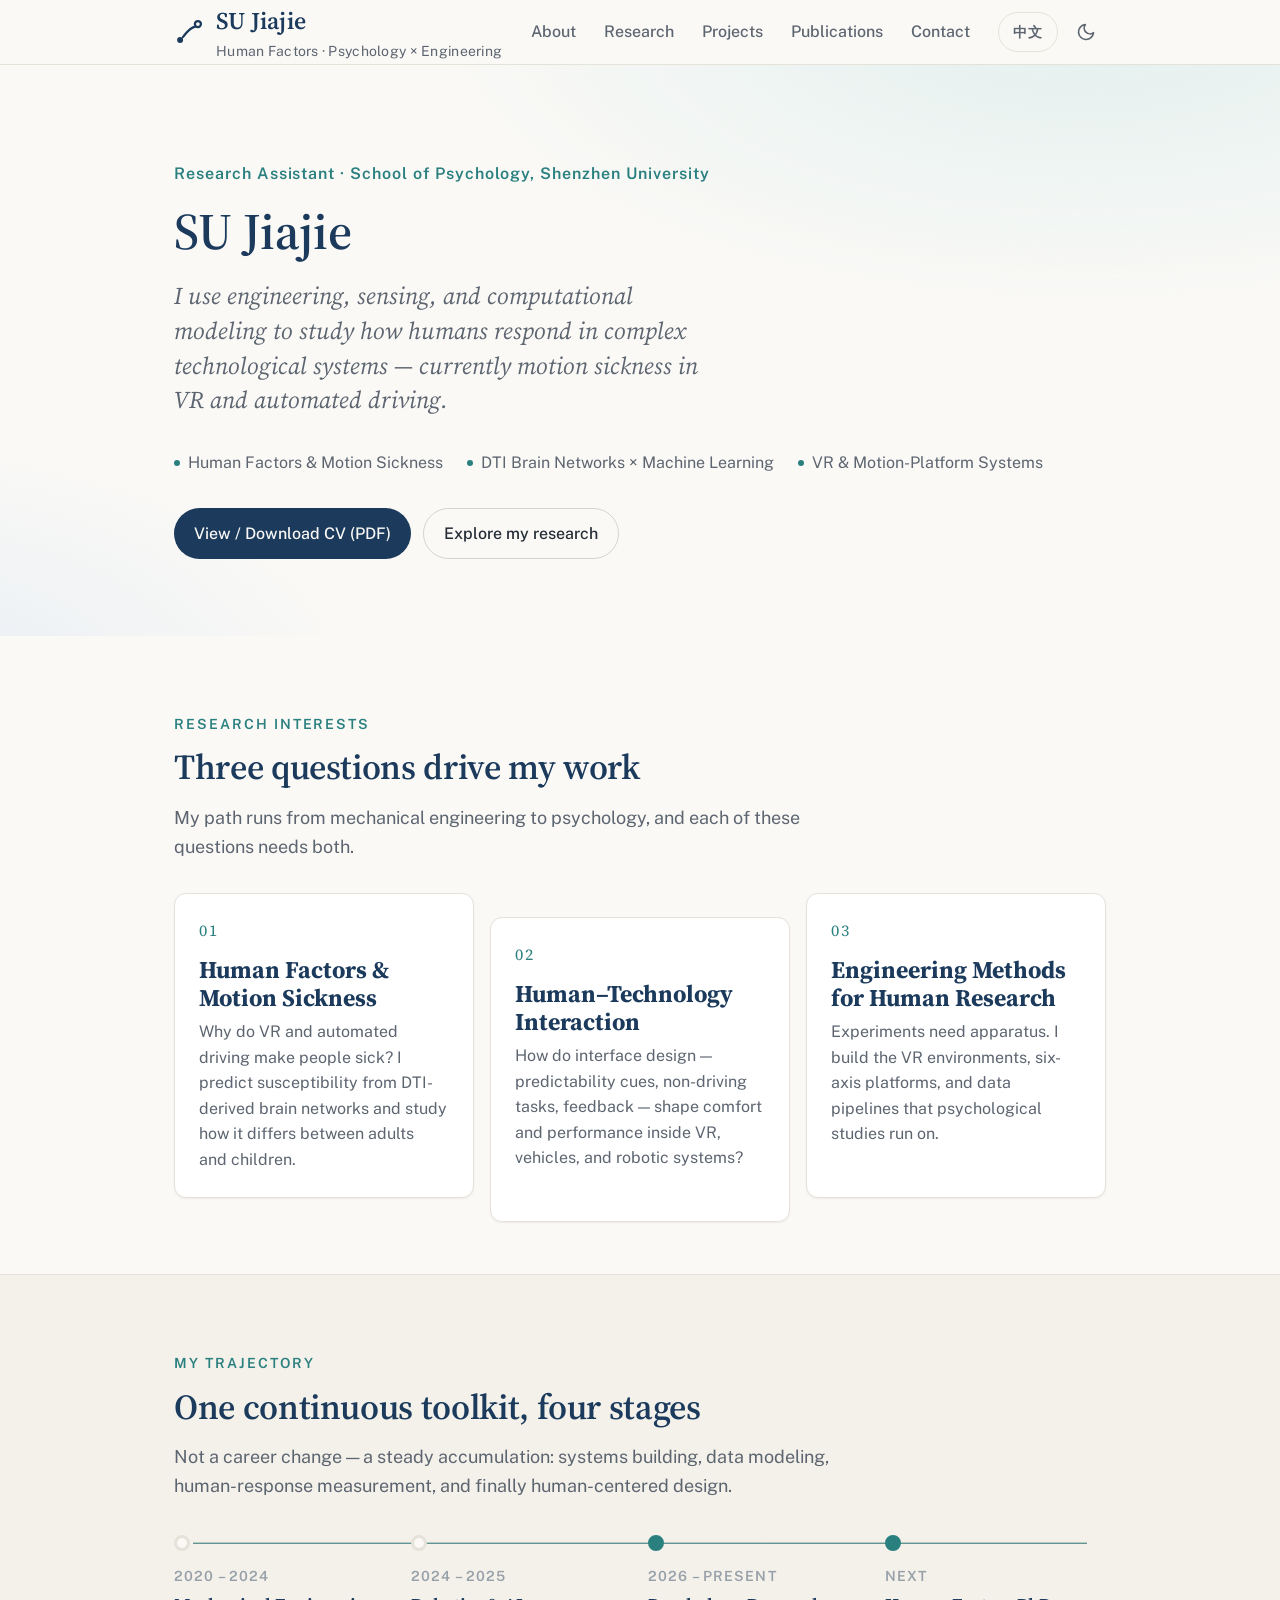
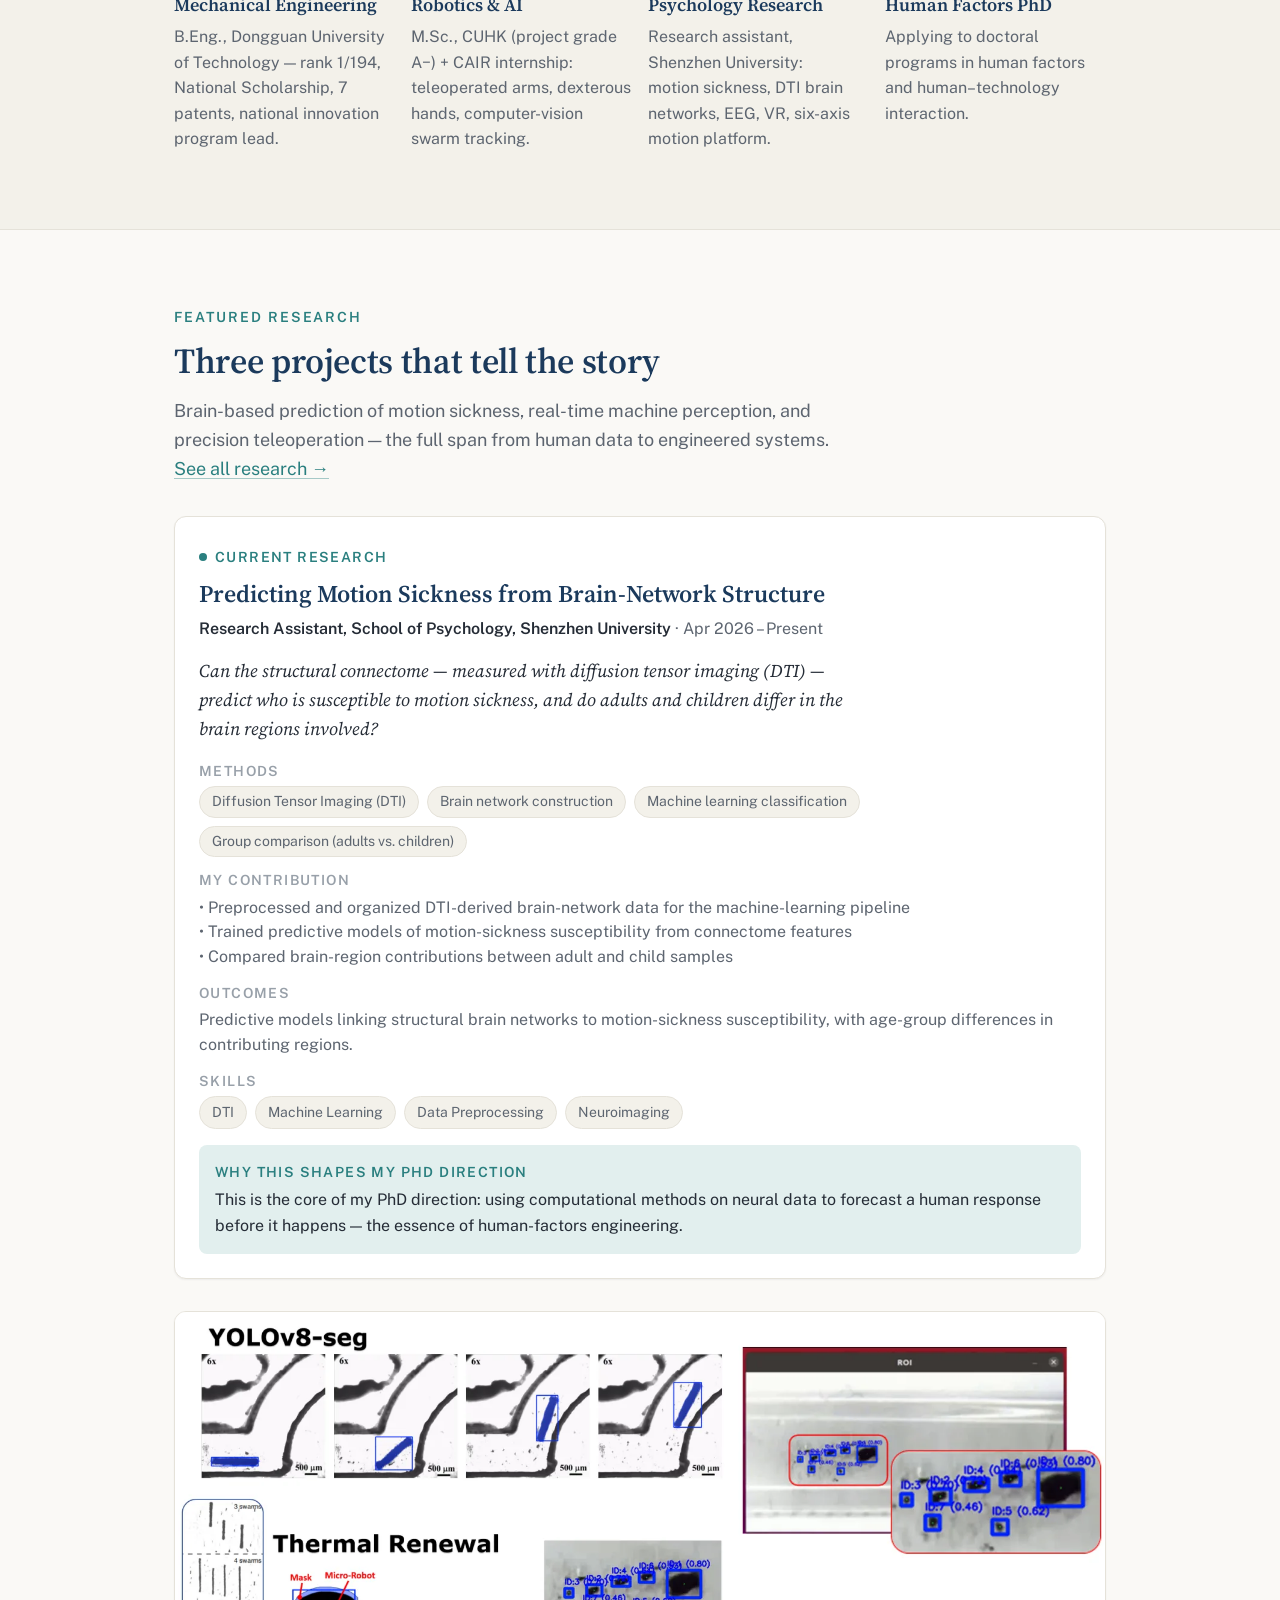
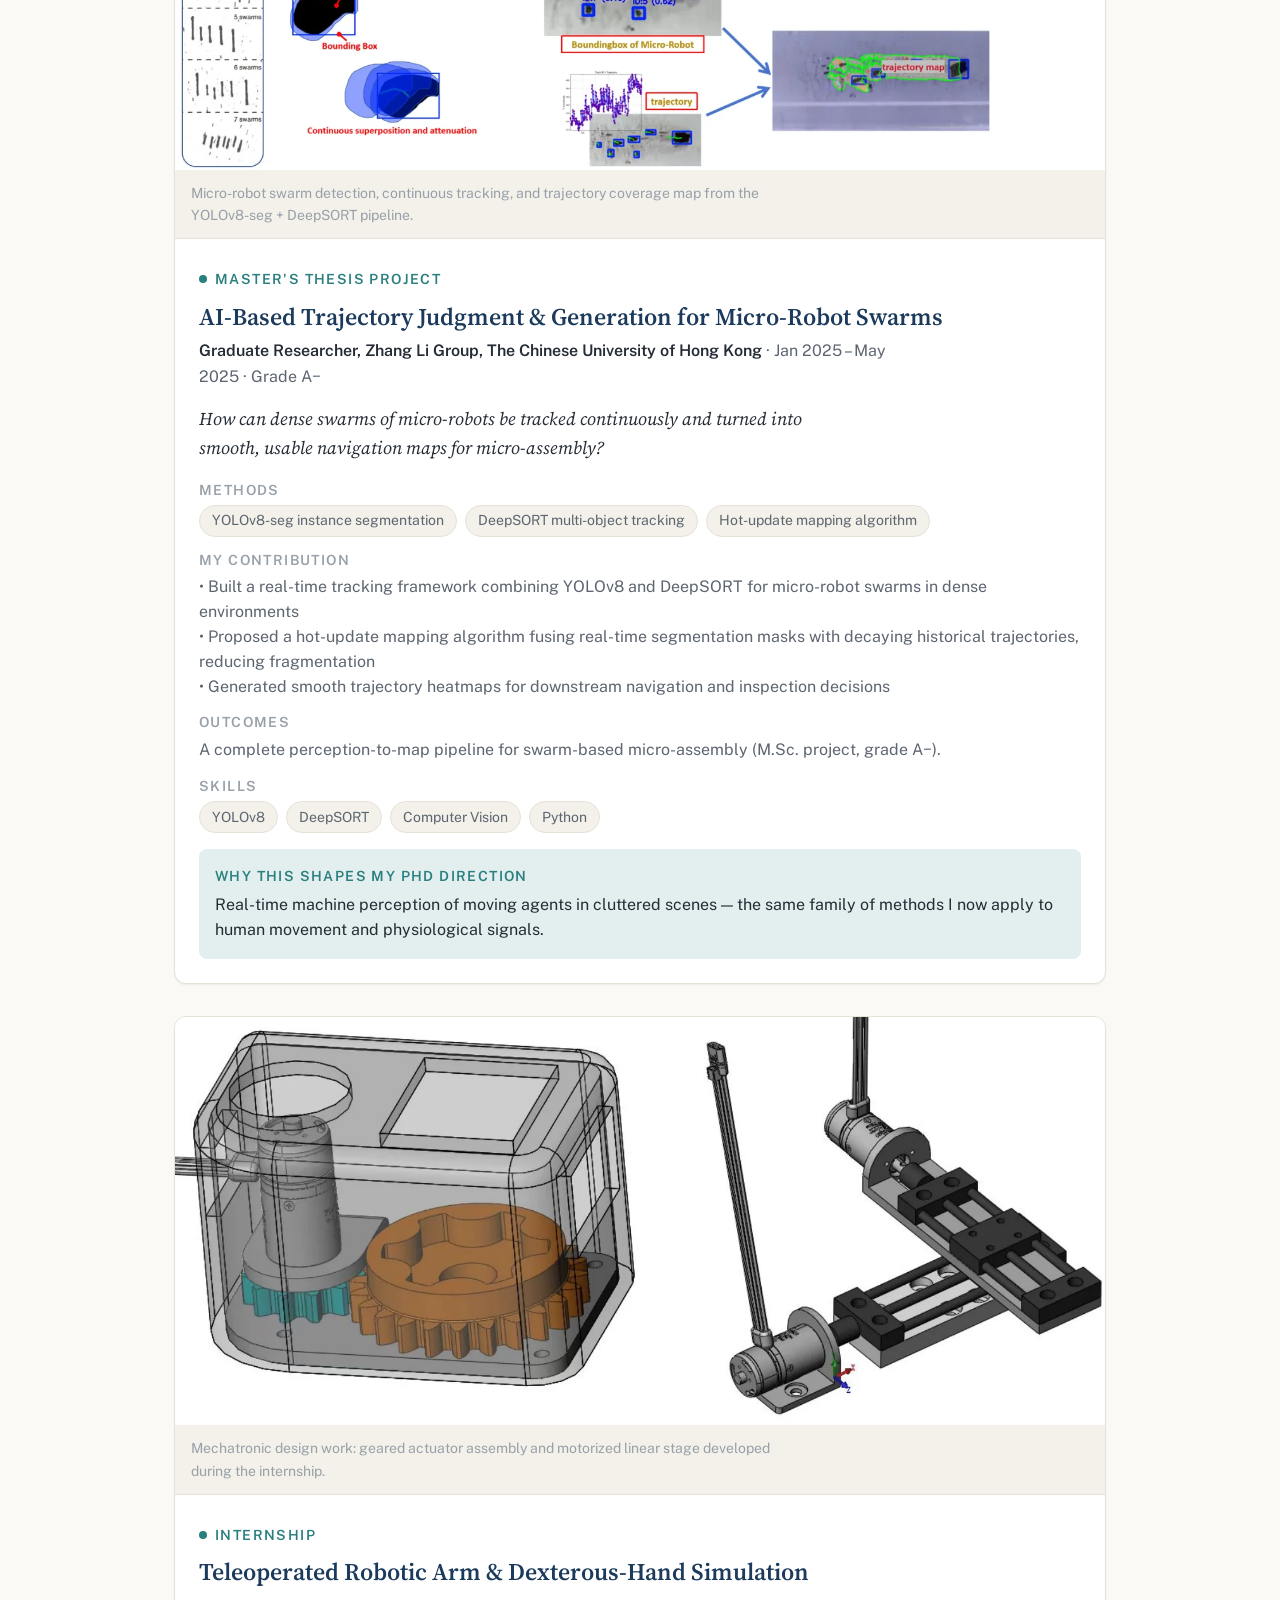
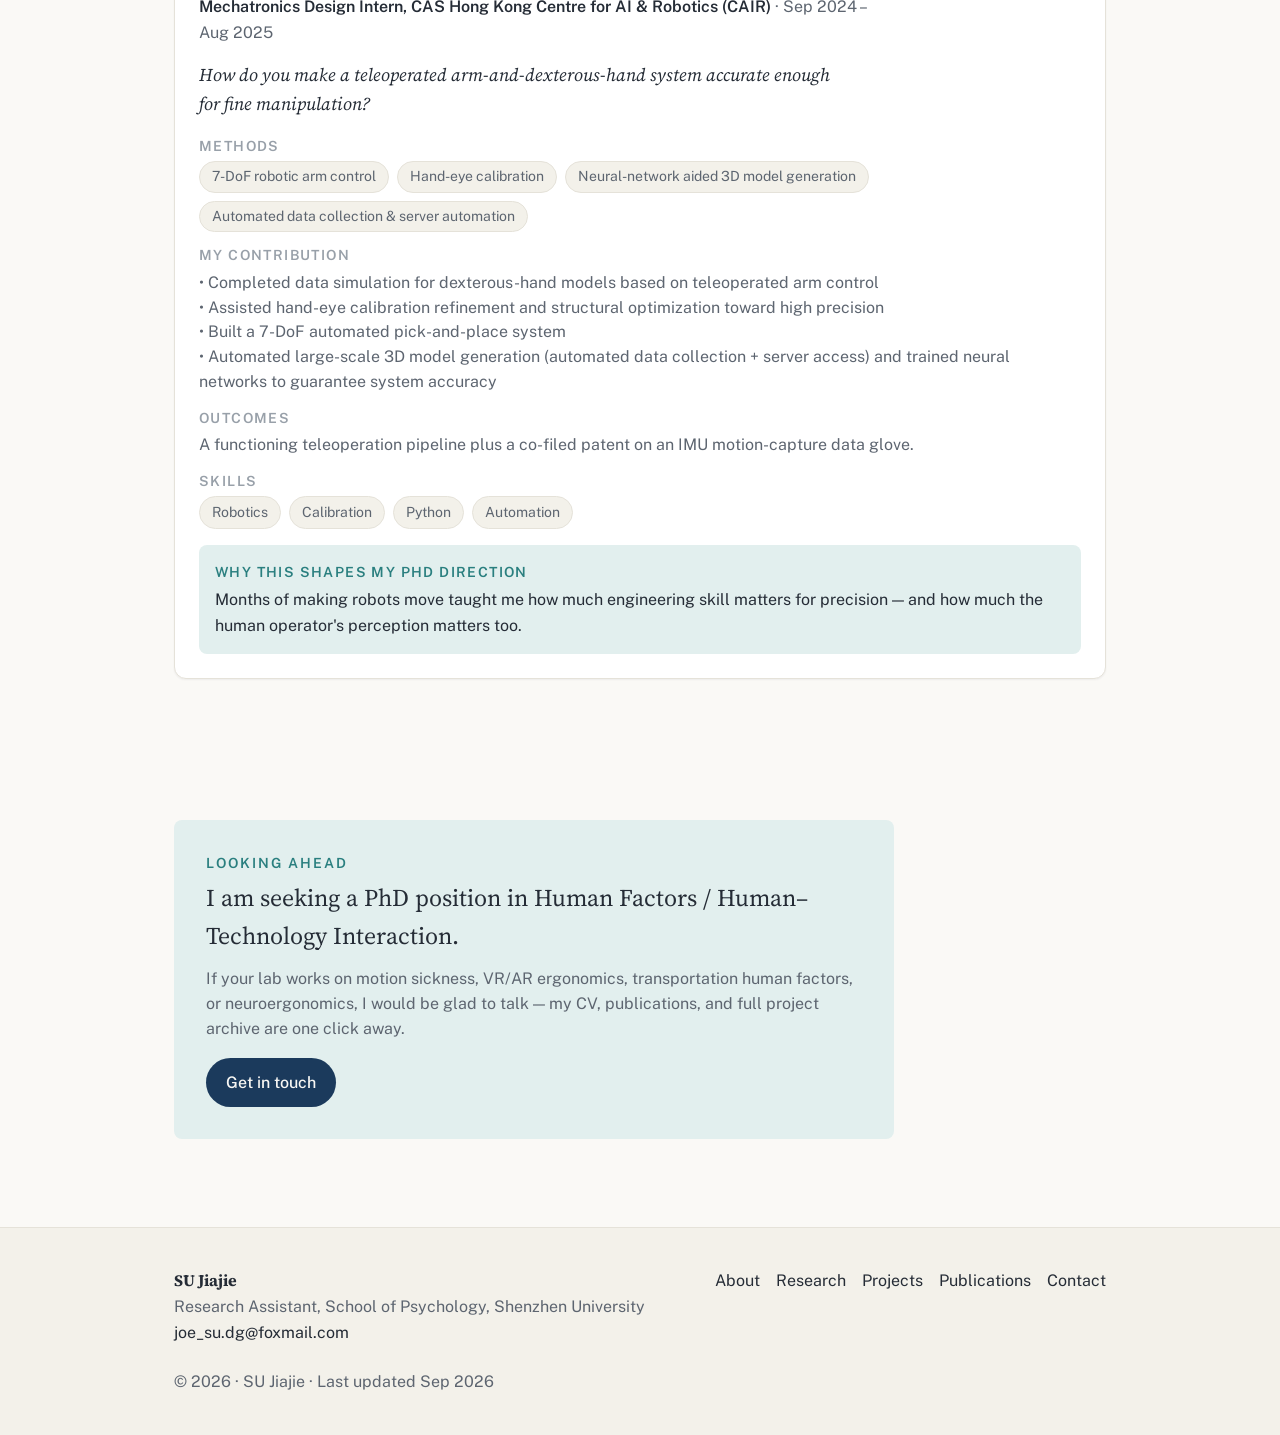
==== commit 9173ed74: "Vertical full-width images, dark detail pages, ZH/EN toggle, remove CV page, fix RA date" ====
--- a/index.html
+++ b/index.html
@@ -10,12 +10,13 @@
   <link rel="icon" href="assets/logo.svg" type="image/svg+xml">
   <link rel="preconnect" href="https://fonts.googleapis.com">
   <link rel="preconnect" href="https://fonts.gstatic.com" crossorigin>
-  <link href="https://fonts.googleapis.com/css2?family=Source+Serif+4:ital,opsz,wght@0,8..60,400..700;1,8..60,400..700&family=Public+Sans:wght@300..700&display=swap" rel="stylesheet">
+  <link href="https://fonts.googleapis.com/css2?family=Source+Serif+4:ital,opsz,wght@0,8..60,400..700;1,8..60,400..700&family=Public+Sans:wght@300..700&family=Noto+Serif+SC:wght@400..700&family=Noto+Sans+SC:wght@300..700&display=swap" rel="stylesheet">
   <link rel="stylesheet" href="css/base.css">
   <link rel="stylesheet" href="css/style.css">
+  <script src="js/lang.js"></script>
 </head>
-<body>
-  <a class="skip-link" href="#main">Skip to content</a>
+<body data-i18n-doc="doc.home">
+  <a class="skip-link" href="#main" data-i18n="skip">Skip to content</a>
 
   <header class="site-header">
     <div class="container site-header__inner">
@@ -26,19 +27,19 @@
           <path d="M9.5 21.5 C14 16, 16 12, 22.5 10.2"/>
         </svg>
         <span>
-          <span class="brand__name">SU Jiajie</span>
-          <span class="brand__sub">Human Factors · Psychology × Engineering</span>
+          <span class="brand__name" data-i18n="brand.name">SU Jiajie</span>
+          <span class="brand__sub" data-i18n="brand.sub">Human Factors · Psychology × Engineering</span>
         </span>
       </a>
       <nav id="site-nav" class="nav" aria-label="Main">
-        <a href="about.html">About</a>
-        <a href="research.html">Research</a>
-        <a href="projects.html">Projects</a>
-        <a href="publications.html">Publications</a>
-        <a href="cv.html">CV</a>
-        <a href="contact.html">Contact</a>
+        <a href="about.html" data-i18n="nav.about">About</a>
+        <a href="research.html" data-i18n="nav.research">Research</a>
+        <a href="projects.html" data-i18n="nav.projects">Projects</a>
+        <a href="publications.html" data-i18n="nav.publications">Publications</a>
+        <a href="contact.html" data-i18n="nav.contact">Contact</a>
       </nav>
       <div class="header-actions">
+        <button class="lang-toggle" data-lang-toggle type="button" aria-label="切换语言">中文</button>
         <button class="theme-toggle" data-theme-toggle type="button" aria-label="Switch theme"></button>
         <button class="nav-toggle" data-nav-toggle type="button" aria-label="Open menu" aria-expanded="false">
           <svg width="22" height="22" viewBox="0 0 24 24" fill="none" stroke="currentColor" stroke-width="2" stroke-linecap="round"><path d="M3 6h18M3 12h18M3 18h18"/></svg>
@@ -52,17 +53,17 @@
     <!-- ============ HERO ============ -->
     <section class="hero">
       <div class="container">
-        <p class="hero__eyebrow">Research Assistant · School of Psychology, Shenzhen University</p>
-        <h1>SU Jiajie</h1>
-        <p class="hero__statement">I use engineering, sensing, and computational modeling to study how humans respond in complex technological systems — currently motion sickness in VR and automated driving.</p>
+        <p class="hero__eyebrow" data-i18n="home.eyebrow">Research Assistant · School of Psychology, Shenzhen University</p>
+        <h1 data-i18n="home.name">SU Jiajie</h1>
+        <p class="hero__statement" data-i18n="home.statement">I use engineering, sensing, and computational modeling to study how humans respond in complex technological systems — currently motion sickness in VR and automated driving.</p>
         <div class="hero__meta">
-          <span><span class="dot"></span>Human Factors &amp; Motion Sickness</span>
-          <span><span class="dot"></span>DTI Brain Networks × Machine Learning</span>
-          <span><span class="dot"></span>VR &amp; Motion-Platform Systems</span>
+          <span><span class="dot"></span><span data-i18n="home.meta1">Human Factors &amp; Motion Sickness</span></span>
+          <span><span class="dot"></span><span data-i18n="home.meta2">DTI Brain Networks × Machine Learning</span></span>
+          <span><span class="dot"></span><span data-i18n="home.meta3">VR &amp; Motion-Platform Systems</span></span>
         </div>
         <div class="hero__actions">
-          <a class="btn btn--primary" href="files/SU-Jiajie-CV.pdf" target="_blank" rel="noopener noreferrer">Download CV (PDF)</a>
-          <a class="btn btn--ghost" href="research.html">Explore my research</a>
+          <a class="btn btn--primary" href="files/SU-Jiajie-CV.pdf" target="_blank" rel="noopener noreferrer" data-i18n="home.btnCV">View / Download CV (PDF)</a>
+          <a class="btn btn--ghost" href="research.html" data-i18n="home.btnResearch">Explore my research</a>
         </div>
       </div>
     </section>
@@ -70,24 +71,24 @@
     <!-- ============ RESEARCH INTERESTS ============ -->
     <section class="section">
       <div class="container">
-        <p class="overline">Research Interests</p>
-        <h2 class="section-title">Three questions drive my work</h2>
-        <p class="section-intro">My path runs from mechanical engineering to psychology, and each of these questions needs both.</p>
+        <p class="overline" data-i18n="home.interests.overline">Research Interests</p>
+        <h2 class="section-title" data-i18n="home.interests.title">Three questions drive my work</h2>
+        <p class="section-intro" data-i18n="home.interests.intro">My path runs from mechanical engineering to psychology, and each of these questions needs both.</p>
         <div class="interests">
           <article class="interest-card fade-in">
             <span class="interest-card__num">01</span>
-            <h3>Human Factors &amp; Motion Sickness</h3>
-            <p>Why do VR and automated driving make people sick? I predict susceptibility from DTI-derived brain networks and study how it differs between adults and children.</p>
+            <h3 data-i18n="home.ic1.title">Human Factors &amp; Motion Sickness</h3>
+            <p data-i18n="home.ic1.text">Why do VR and automated driving make people sick? I predict susceptibility from DTI-derived brain networks and study how it differs between adults and children.</p>
           </article>
           <article class="interest-card fade-in">
             <span class="interest-card__num">02</span>
-            <h3>Human–Technology Interaction</h3>
-            <p>How do interface design — predictability cues, non-driving tasks, feedback — shape comfort and performance inside VR, vehicles, and robotic systems?</p>
+            <h3 data-i18n="home.ic2.title">Human–Technology Interaction</h3>
+            <p data-i18n="home.ic2.text">How do interface design — predictability cues, non-driving tasks, feedback — shape comfort and performance inside VR, vehicles, and robotic systems?</p>
           </article>
           <article class="interest-card fade-in">
             <span class="interest-card__num">03</span>
-            <h3>Engineering Methods for Human Research</h3>
-            <p>Experiments need apparatus. I build the VR environments, six-axis platforms, and data pipelines that psychological studies run on.</p>
+            <h3 data-i18n="home.ic3.title">Engineering Methods for Human Research</h3>
+            <p data-i18n="home.ic3.text">Experiments need apparatus. I build the VR environments, six-axis platforms, and data pipelines that psychological studies run on.</p>
           </article>
         </div>
       </div>
@@ -96,29 +97,29 @@
     <!-- ============ TRAJECTORY ============ -->
     <section class="section" style="background: var(--color-surface-2); border-block: 1px solid var(--color-divider);">
       <div class="container">
-        <p class="overline">My Trajectory</p>
-        <h2 class="section-title">One continuous toolkit, four stages</h2>
-        <p class="section-intro">Not a career change — a steady accumulation: systems building, data modeling, human-response measurement, and finally human-centered design.</p>
+        <p class="overline" data-i18n="home.traj.overline">My Trajectory</p>
+        <h2 class="section-title" data-i18n="home.traj.title">One continuous toolkit, four stages</h2>
+        <p class="section-intro" data-i18n="home.traj.intro">Not a career change — a steady accumulation: systems building, data modeling, human-response measurement, and finally human-centered design.</p>
         <div class="trajectory">
           <article class="trajectory__step fade-in">
-            <span class="trajectory__period">2020 – 2024</span>
-            <span class="trajectory__title">Mechanical Engineering</span>
-            <p>B.Eng., Dongguan University of Technology — rank 1/194, National Scholarship, 7 patents, national innovation program lead.</p>
+            <span class="trajectory__period" data-i18n="home.t1.period">2020 – 2024</span>
+            <span class="trajectory__title" data-i18n="home.t1.title">Mechanical Engineering</span>
+            <p data-i18n="home.t1.text">B.Eng., Dongguan University of Technology — rank 1/194, National Scholarship, 7 patents, national innovation program lead.</p>
           </article>
           <article class="trajectory__step fade-in">
-            <span class="trajectory__period">2024 – 2025</span>
-            <span class="trajectory__title">Robotics &amp; AI</span>
-            <p>M.Sc., CUHK (project grade A−) + CAIR internship: teleoperated arms, dexterous hands, computer-vision swarm tracking.</p>
+            <span class="trajectory__period" data-i18n="home.t2.period">2024 – 2025</span>
+            <span class="trajectory__title" data-i18n="home.t2.title">Robotics &amp; AI</span>
+            <p data-i18n="home.t2.text">M.Sc., CUHK (project grade A−) + CAIR internship: teleoperated arms, dexterous hands, computer-vision swarm tracking.</p>
           </article>
           <article class="trajectory__step trajectory__step--current fade-in">
-            <span class="trajectory__period">2026 – Present</span>
-            <span class="trajectory__title">Psychology Research</span>
-            <p>Research assistant, Shenzhen University: motion sickness, DTI brain networks, EEG, VR, six-axis motion platform.</p>
+            <span class="trajectory__period" data-i18n="home.t3.period">2026 – Present</span>
+            <span class="trajectory__title" data-i18n="home.t3.title">Psychology Research</span>
+            <p data-i18n="home.t3.text">Research assistant, Shenzhen University: motion sickness, DTI brain networks, EEG, VR, six-axis motion platform.</p>
           </article>
           <article class="trajectory__step trajectory__step--final fade-in">
-            <span class="trajectory__period">Next</span>
-            <span class="trajectory__title">Human Factors PhD</span>
-            <p>Applying to doctoral programs in human factors and human–technology interaction.</p>
+            <span class="trajectory__period" data-i18n="home.t4.period">Next</span>
+            <span class="trajectory__title" data-i18n="home.t4.title">Human Factors PhD</span>
+            <p data-i18n="home.t4.text">Applying to doctoral programs in human factors and human–technology interaction.</p>
           </article>
         </div>
       </div>
@@ -127,9 +128,9 @@
     <!-- ============ FEATURED RESEARCH ============ -->
     <section class="section">
       <div class="container">
-        <p class="overline">Featured Research</p>
-        <h2 class="section-title">Three projects that tell the story</h2>
-        <p class="section-intro">Brain-based prediction of motion sickness, real-time machine perception, and precision teleoperation — the full span from human data to engineered systems. <a href="research.html">See all research →</a></p>
+        <p class="overline" data-i18n="home.feat.overline">Featured Research</p>
+        <h2 class="section-title" data-i18n="home.feat.title">Three projects that tell the story</h2>
+        <p class="section-intro"><span data-i18n="home.feat.intro">Brain-based prediction of motion sickness, real-time machine perception, and precision teleoperation — the full span from human data to engineered systems.</span> <a href="research.html" data-i18n="home.feat.all">See all research →</a></p>
         <div class="theme-group__cards" data-home-features="dti-motion-sickness, microrobot-swarm, cair-teleoperation"></div>
       </div>
     </section>
@@ -138,10 +139,10 @@
     <section class="section--tight">
       <div class="container">
         <div class="why-box" style="max-width: 720px; padding: var(--space-8);">
-          <span class="field__label" style="font-size: var(--text-xs); letter-spacing: 0.14em;">Looking ahead</span>
-          <p style="font-family: var(--font-display); font-size: var(--text-lg); color: var(--color-text); margin-bottom: var(--space-3);">I am seeking a PhD position in Human Factors / Human–Technology Interaction.</p>
-          <p class="field__text" style="margin-bottom: var(--space-4);">If your lab works on motion sickness, VR/AR ergonomics, transportation human factors, or neuroergonomics, I would be glad to talk — my CV, publications, and full project archive are one click away.</p>
-          <a class="btn btn--primary" href="contact.html">Get in touch</a>
+          <span class="field__label" style="font-size: var(--text-xs); letter-spacing: 0.14em;" data-i18n="home.phd.label">Looking ahead</span>
+          <p style="font-family: var(--font-display); font-size: var(--text-lg); color: var(--color-text); margin-bottom: var(--space-3);" data-i18n="home.phd.title">I am seeking a PhD position in Human Factors / Human–Technology Interaction.</p>
+          <p class="field__text" style="margin-bottom: var(--space-4);" data-i18n="home.phd.text">If your lab works on motion sickness, VR/AR ergonomics, transportation human factors, or neuroergonomics, I would be glad to talk — my CV, publications, and full project archive are one click away.</p>
+          <a class="btn btn--primary" href="contact.html" data-i18n="home.phd.btn">Get in touch</a>
         </div>
       </div>
     </section>
@@ -151,24 +152,24 @@
     <div class="container site-footer__inner">
       <div>
         <strong style="color: var(--color-text); font-family: var(--font-display);">SU Jiajie</strong><br>
-        Research Assistant, School of Psychology, Shenzhen University<br>
+        <span data-i18n="footer.role">Research Assistant, School of Psychology, Shenzhen University</span><br>
         <a href="mailto:joe_su.dg@foxmail.com">joe_su.dg@foxmail.com</a>
       </div>
       <nav class="site-footer__nav" aria-label="Footer">
-        <a href="about.html">About</a>
-        <a href="research.html">Research</a>
-        <a href="projects.html">Projects</a>
-        <a href="publications.html">Publications</a>
-        <a href="cv.html">CV</a>
-        <a href="contact.html">Contact</a>
+        <a href="about.html" data-i18n="nav.about">About</a>
+        <a href="research.html" data-i18n="nav.research">Research</a>
+        <a href="projects.html" data-i18n="nav.projects">Projects</a>
+        <a href="publications.html" data-i18n="nav.publications">Publications</a>
+        <a href="contact.html" data-i18n="nav.contact">Contact</a>
       </nav>
-      <div>© <span data-year></span> SU Jiajie · Last updated Sep 2026</div>
+      <div>© <span data-year></span><span data-i18n="footer.rights"> · SU Jiajie · Last updated Sep 2026</span></div>
     </div>
   </footer>
 
   <script src="data/research.js"></script>
   <script src="data/projects.js"></script>
   <script src="data/publications.js"></script>
+  <script src="data/i18n.js"></script>
   <script src="js/render.js"></script>
   <script src="js/main.js"></script>
 </body>
--- a/css/style.css
+++ b/css/style.css
@@ -303,6 +303,44 @@
 .theme-toggle:hover {
   color: var(--color-primary);
   background: var(--color-primary-soft);
+}
+
+/* language toggle (中文 / EN) */
+.lang-toggle {
+  display: inline-flex;
+  align-items: center;
+  justify-content: center;
+  height: 40px;
+  padding: 0 14px;
+  border-radius: var(--radius-full);
+  border: 1px solid var(--color-divider);
+  color: var(--color-text-muted);
+  font-family: var(--font-body);
+  font-size: var(--text-xs);
+  font-weight: 600;
+  letter-spacing: 0.06em;
+  cursor: pointer;
+}
+.lang-toggle:hover {
+  color: var(--color-primary);
+  border-color: var(--color-accent);
+}
+
+/* Chinese typography: keep layout identical, swap in SC fonts */
+html.lang-zh {
+  --font-display: "Source Serif 4", "Noto Serif SC", Georgia, serif;
+  --font-body: "Public Sans", "Noto Sans SC", "Helvetica Neue", sans-serif;
+}
+html.lang-zh .overline,
+html.lang-zh .card__kicker {
+  letter-spacing: 0.18em;
+}
+/* full-width, never-cropped figures (patent certificates etc.) */
+main figure > img {
+  display: block;
+  width: 100%;
+  height: auto;
+  object-fit: contain;
 }
 
 /* mobile nav */
@@ -530,35 +568,20 @@
   box-shadow: var(--shadow-sm);
 }
 .card--featured {
-  display: grid;
-}
-@media (min-width: 900px) {
-  .card--featured {
-    grid-template-columns: 1.05fr 1fr;
-  }
-  .card--featured:nth-child(even):not(.card--no-flip) .card__media {
-    order: 2;
-  }
+  display: block;
 }
 .card__media {
   background: var(--color-surface-2);
   border-bottom: 1px solid var(--color-divider);
 }
-@media (min-width: 900px) {
-  .card--featured .card__media {
-    border-bottom: none;
-  }
-  .card--featured:nth-child(even):not(.card--no-flip) .card__media {
-    border-left: 1px solid var(--color-divider);
-  }
-  .card--featured:nth-child(odd) .card__media {
-    border-right: 1px solid var(--color-divider);
-  }
-}
+/* Images stack ABOVE the text and show at full width, natural
+   aspect ratio — never cropped, never stretched (contain). */
 .card__media img {
+  display: block;
   width: 100%;
-  object-fit: cover;
-  max-height: 420px;
+  height: auto;
+  object-fit: contain;
+  object-position: top;
 }
 .card__body {
   padding: var(--space-6);
@@ -670,8 +693,24 @@
   overflow: hidden;
 }
 .card--stack .card__media img {
-  max-height: 340px;
-  object-fit: cover;
+  width: 100%;
+  height: auto;
+  object-fit: contain;
+}
+/* multiple images inside one card: full-width rows, one per row */
+.card__media--stack {
+  display: block;
+}
+.card__media--stack .card__media--item {
+  margin: 0;
+  padding: 0;
+  border-bottom: 1px solid var(--color-divider);
+}
+.card__media--stack .card__media--item:last-child {
+  border-bottom: none;
+}
+.card__media--stack .card__media--item figcaption {
+  padding: 10px 16px 14px;
 }
 
 /* ============================================================
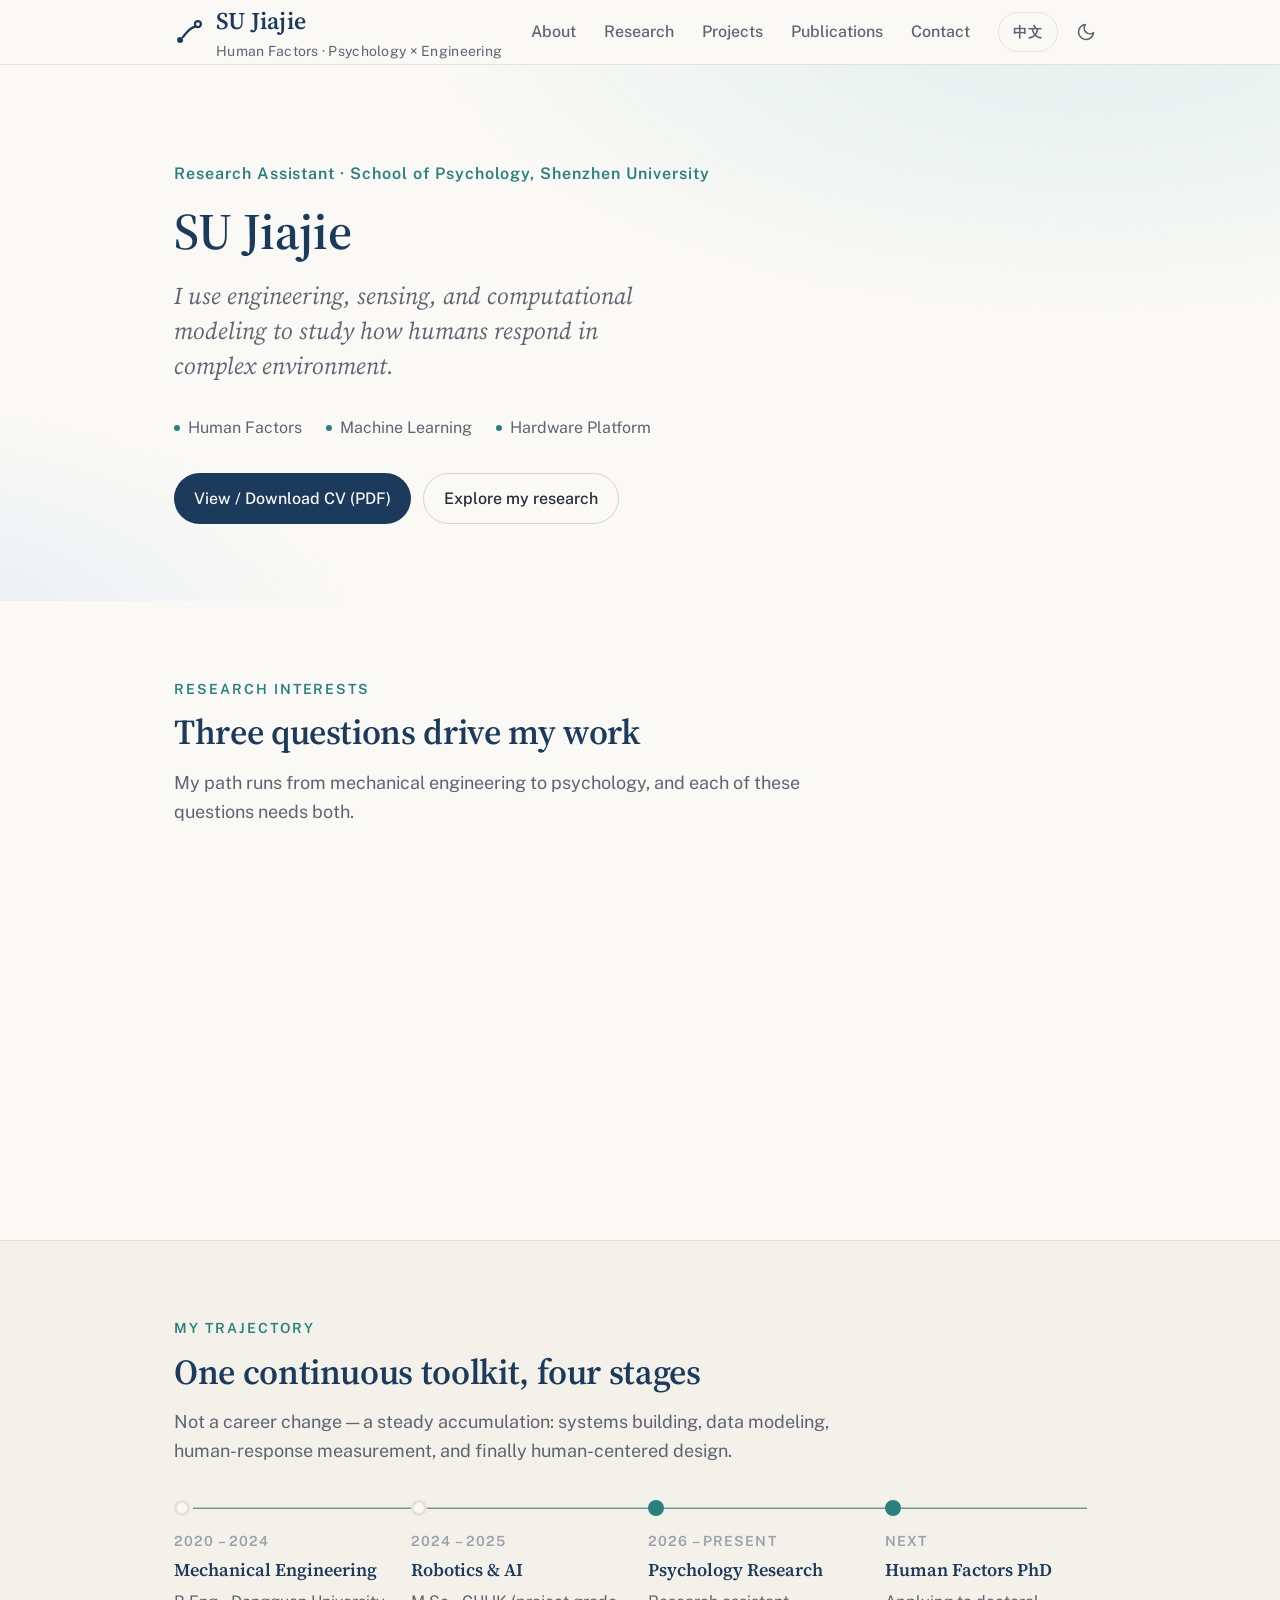
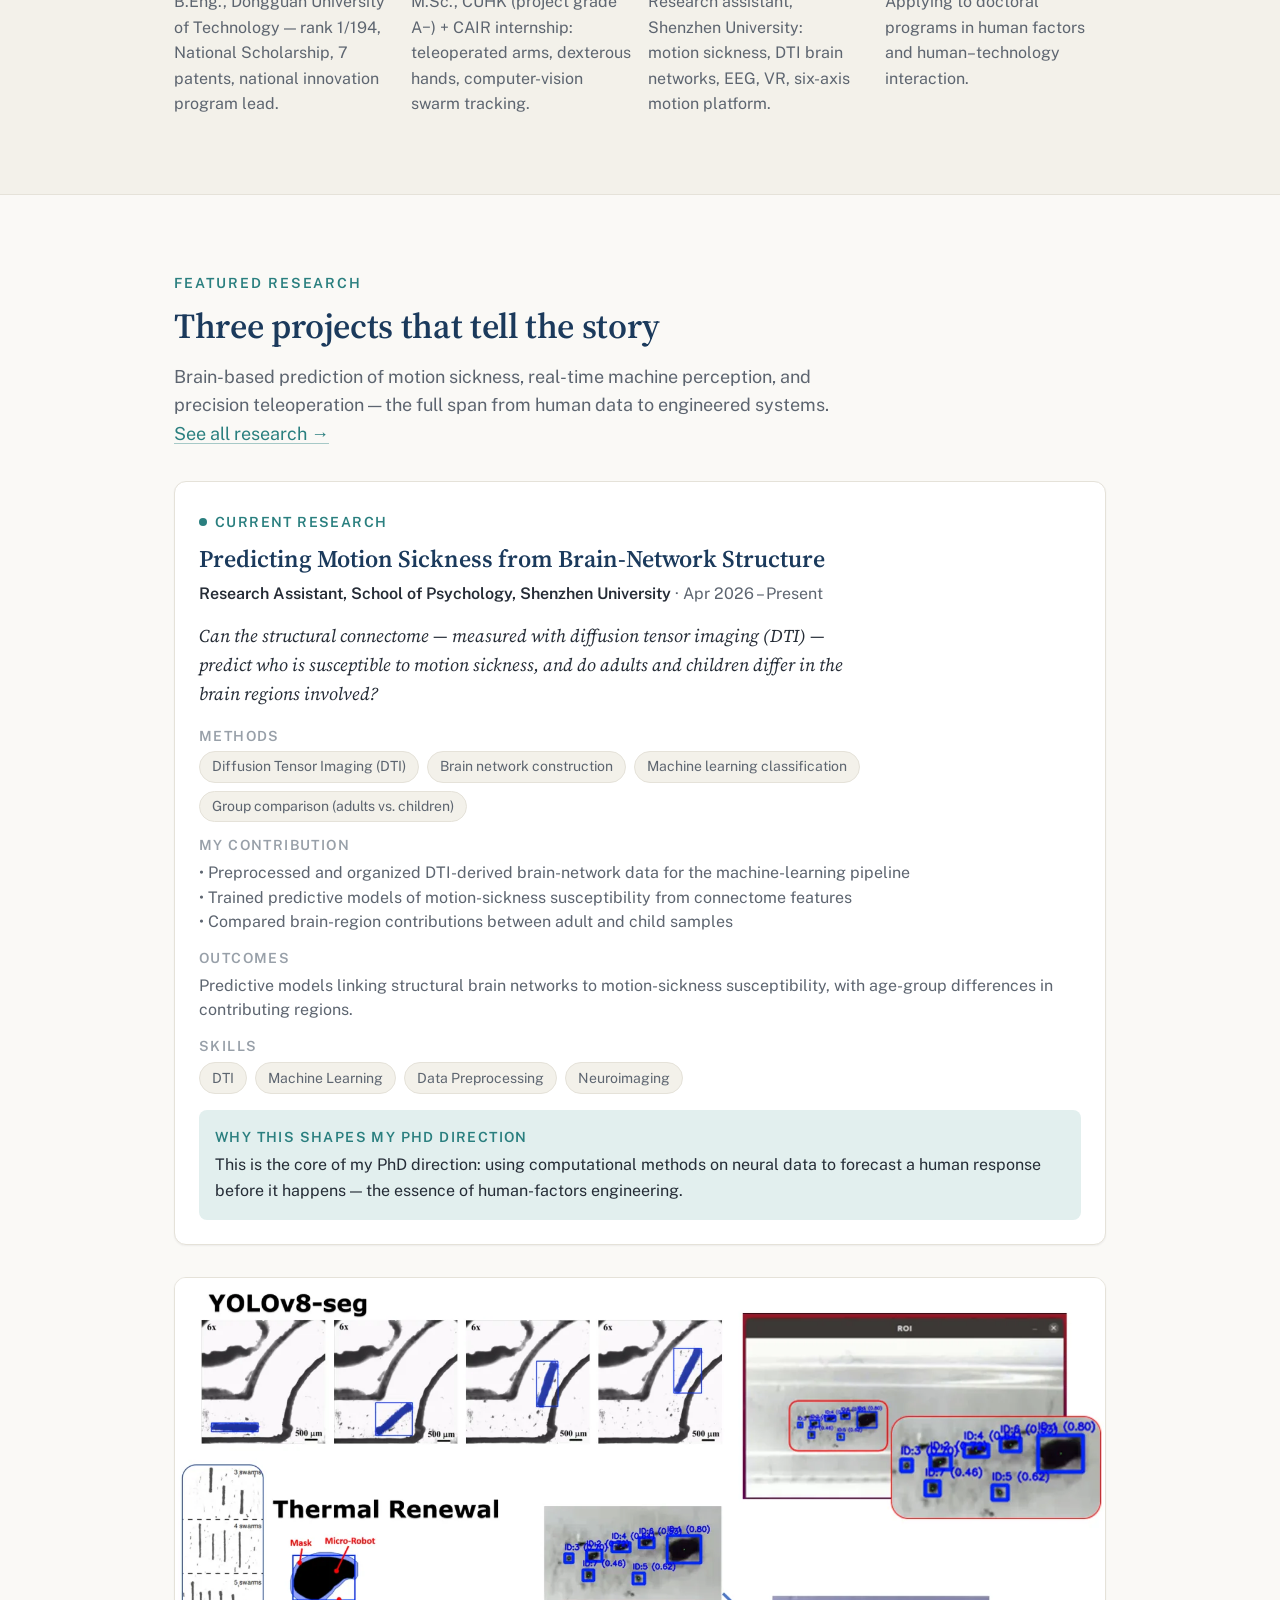
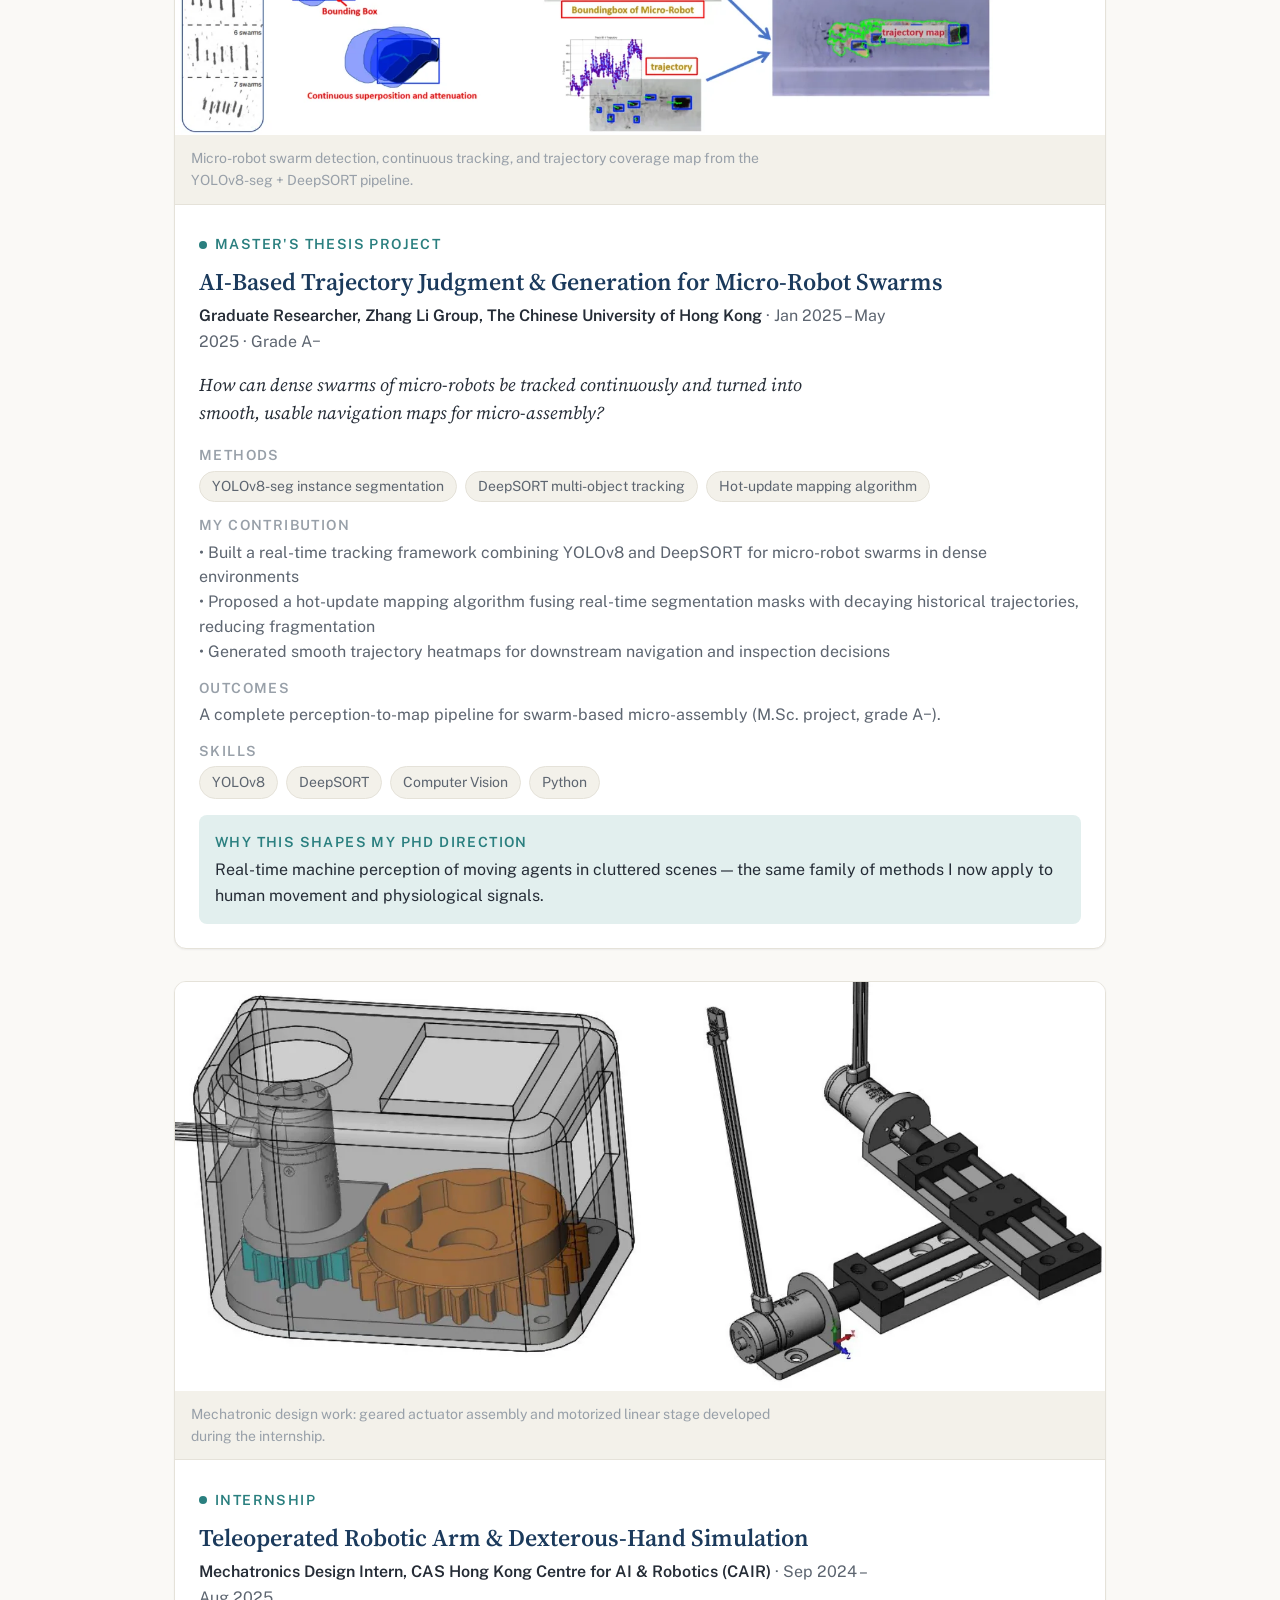
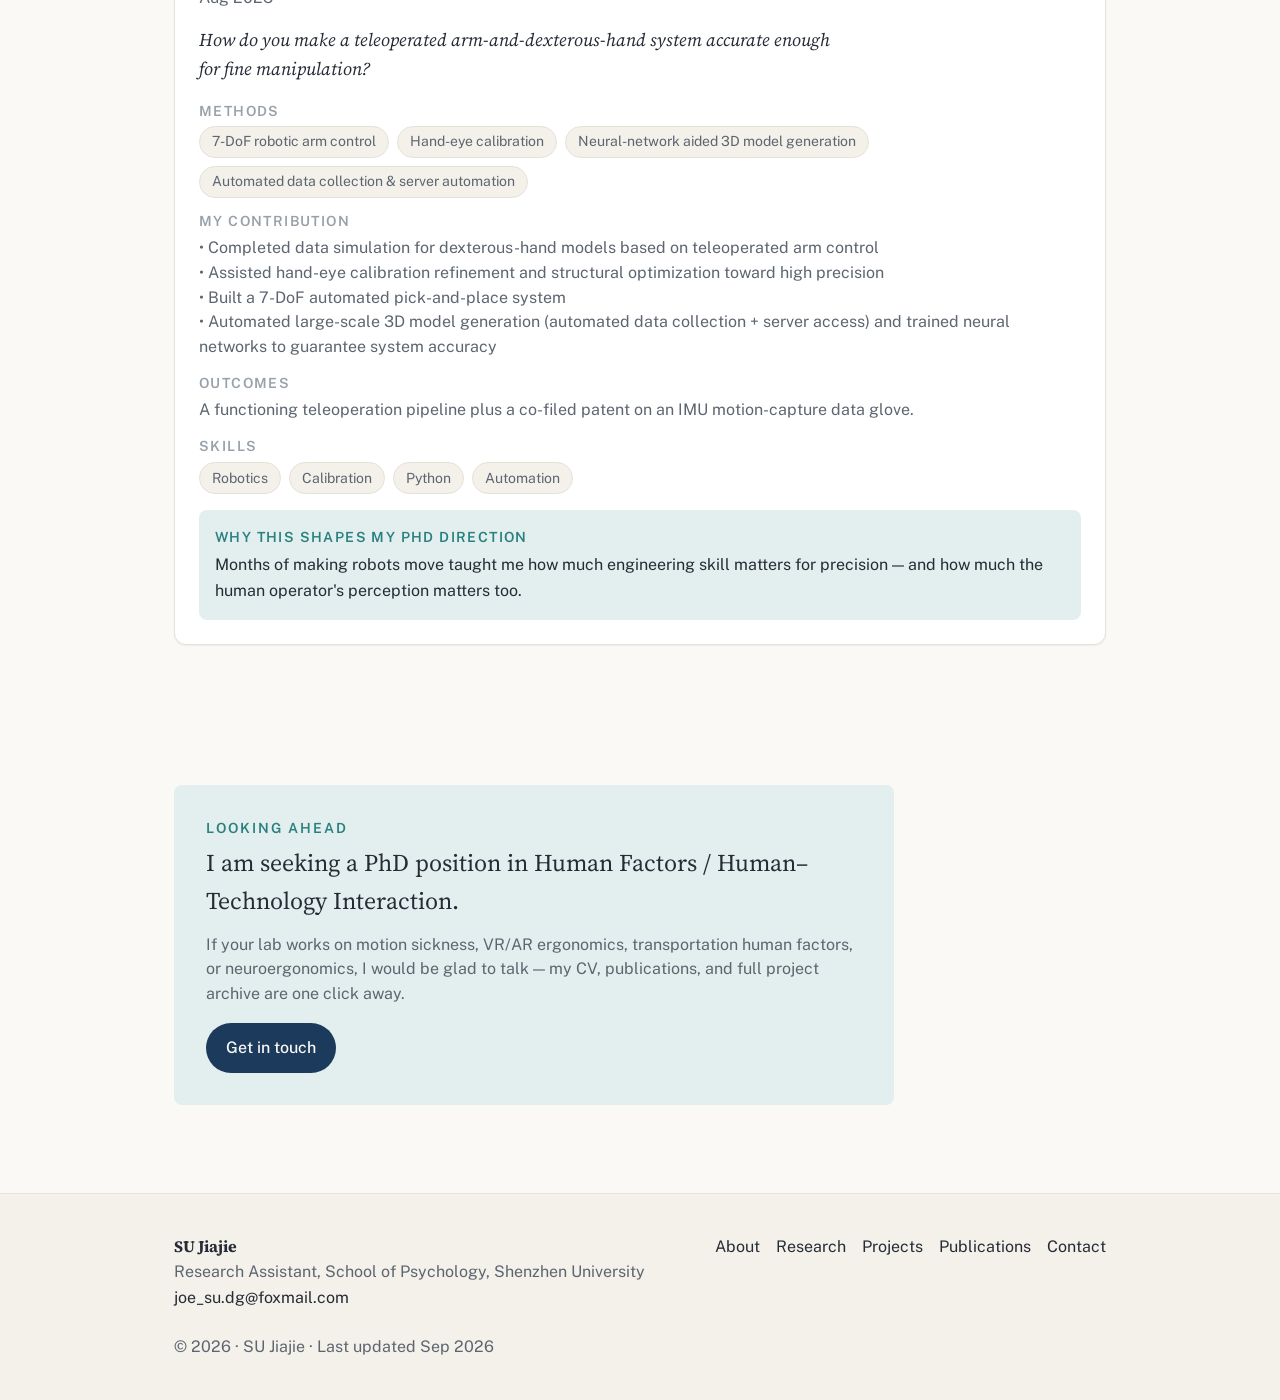
==== commit 2af6a9c1: "Update index.html" ====
--- a/index.html
+++ b/index.html
@@ -55,11 +55,11 @@
       <div class="container">
         <p class="hero__eyebrow" data-i18n="home.eyebrow">Research Assistant · School of Psychology, Shenzhen University</p>
         <h1 data-i18n="home.name">SU Jiajie</h1>
-        <p class="hero__statement" data-i18n="home.statement">I use engineering, sensing, and computational modeling to study how humans respond in complex technological systems — currently motion sickness in VR and automated driving.</p>
+        <p class="hero__statement" data-i18n="home.statement">I use engineering, sensing, and computational modeling to study how humans respond in complex environment.</p>
         <div class="hero__meta">
-          <span><span class="dot"></span><span data-i18n="home.meta1">Human Factors &amp; Motion Sickness</span></span>
-          <span><span class="dot"></span><span data-i18n="home.meta2">DTI Brain Networks × Machine Learning</span></span>
-          <span><span class="dot"></span><span data-i18n="home.meta3">VR &amp; Motion-Platform Systems</span></span>
+          <span><span class="dot"></span><span data-i18n="home.meta1">Human Factors</span></span>
+          <span><span class="dot"></span><span data-i18n="home.meta2">Machine Learning</span></span>
+          <span><span class="dot"></span><span data-i18n="home.meta3">Hardware Platform</span></span>
         </div>
         <div class="hero__actions">
           <a class="btn btn--primary" href="files/SU-Jiajie-CV.pdf" target="_blank" rel="noopener noreferrer" data-i18n="home.btnCV">View / Download CV (PDF)</a>
@@ -78,17 +78,17 @@
           <article class="interest-card fade-in">
             <span class="interest-card__num">01</span>
             <h3 data-i18n="home.ic1.title">Human Factors &amp; Motion Sickness</h3>
-            <p data-i18n="home.ic1.text">Why do VR and automated driving make people sick? I predict susceptibility from DTI-derived brain networks and study how it differs between adults and children.</p>
+            <p data-i18n="home.ic1.text">Example: Why do VR and automated driving make people sick? I predict susceptibility from DTI-derived brain networks and study how it differs between adults and children.</p>
           </article>
           <article class="interest-card fade-in">
             <span class="interest-card__num">02</span>
             <h3 data-i18n="home.ic2.title">Human–Technology Interaction</h3>
-            <p data-i18n="home.ic2.text">How do interface design — predictability cues, non-driving tasks, feedback — shape comfort and performance inside VR, vehicles, and robotic systems?</p>
+            <p data-i18n="home.ic2.text">Example: predictability cues + non-driving tasks → feedback — shape comfort and performance inside VR, vehicles, and robotic systems?</p>
           </article>
           <article class="interest-card fade-in">
             <span class="interest-card__num">03</span>
             <h3 data-i18n="home.ic3.title">Engineering Methods for Human Research</h3>
-            <p data-i18n="home.ic3.text">Experiments need apparatus. I build the VR environments, six-axis platforms, and data pipelines that psychological studies run on.</p>
+            <p data-i18n="home.ic3.text">Experiments need apparatus. Example: building the VR environments, six-axis platforms, and data pipelines that psychological studies run on.</p>
           </article>
         </div>
       </div>
--- a/css/style.css
+++ b/css/style.css
@@ -697,6 +697,20 @@
   height: auto;
   object-fit: contain;
 }
+/* when a stacked card HAS a picture, the picture bleeds to the
+   card edges (true full width) and only the text keeps padding */
+.card--stack.card--with-media {
+  padding: 0;
+}
+.card--stack.card--with-media .card__media {
+  border-radius: 0;
+  border: 0;
+  border-bottom: 1px solid var(--color-divider);
+  margin-bottom: 0;
+}
+.card--stack.card--with-media .card__body {
+  padding: var(--space-6);
+}
 /* multiple images inside one card: full-width rows, one per row */
 .card__media--stack {
   display: block;
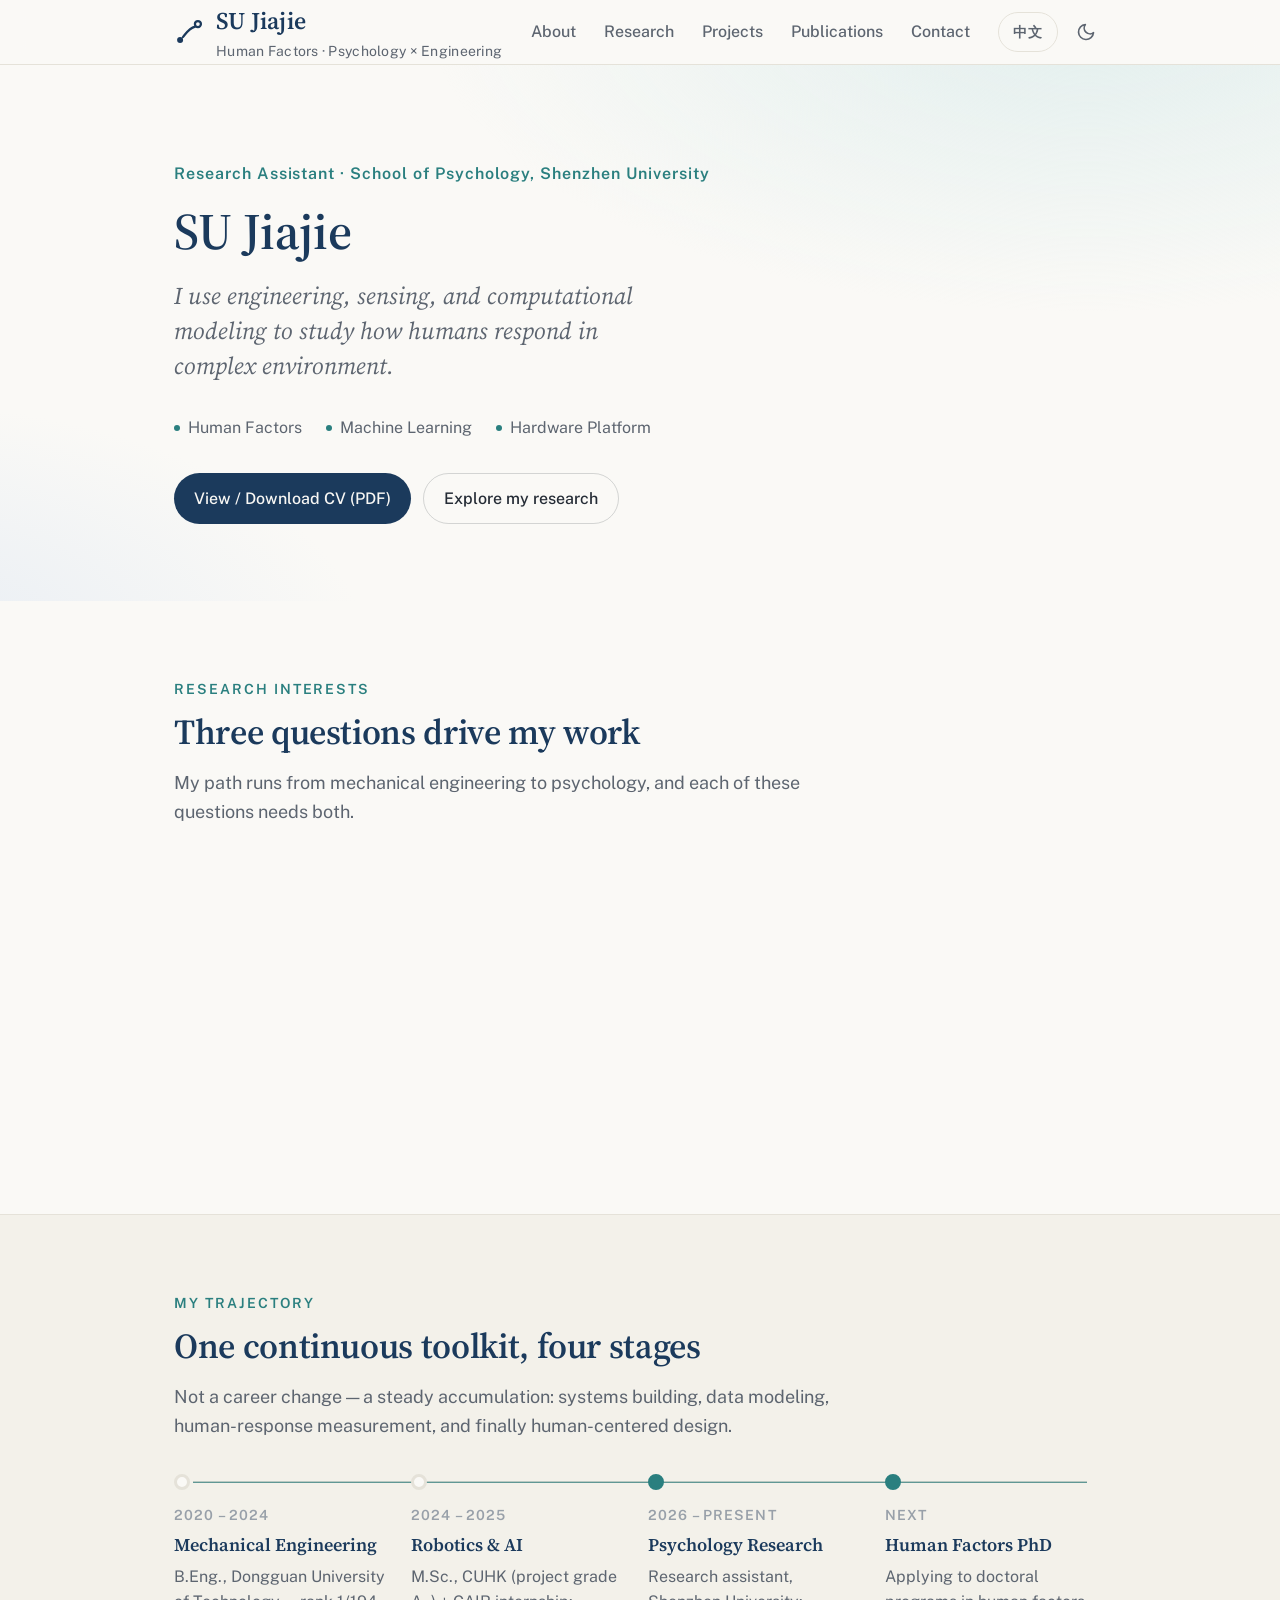
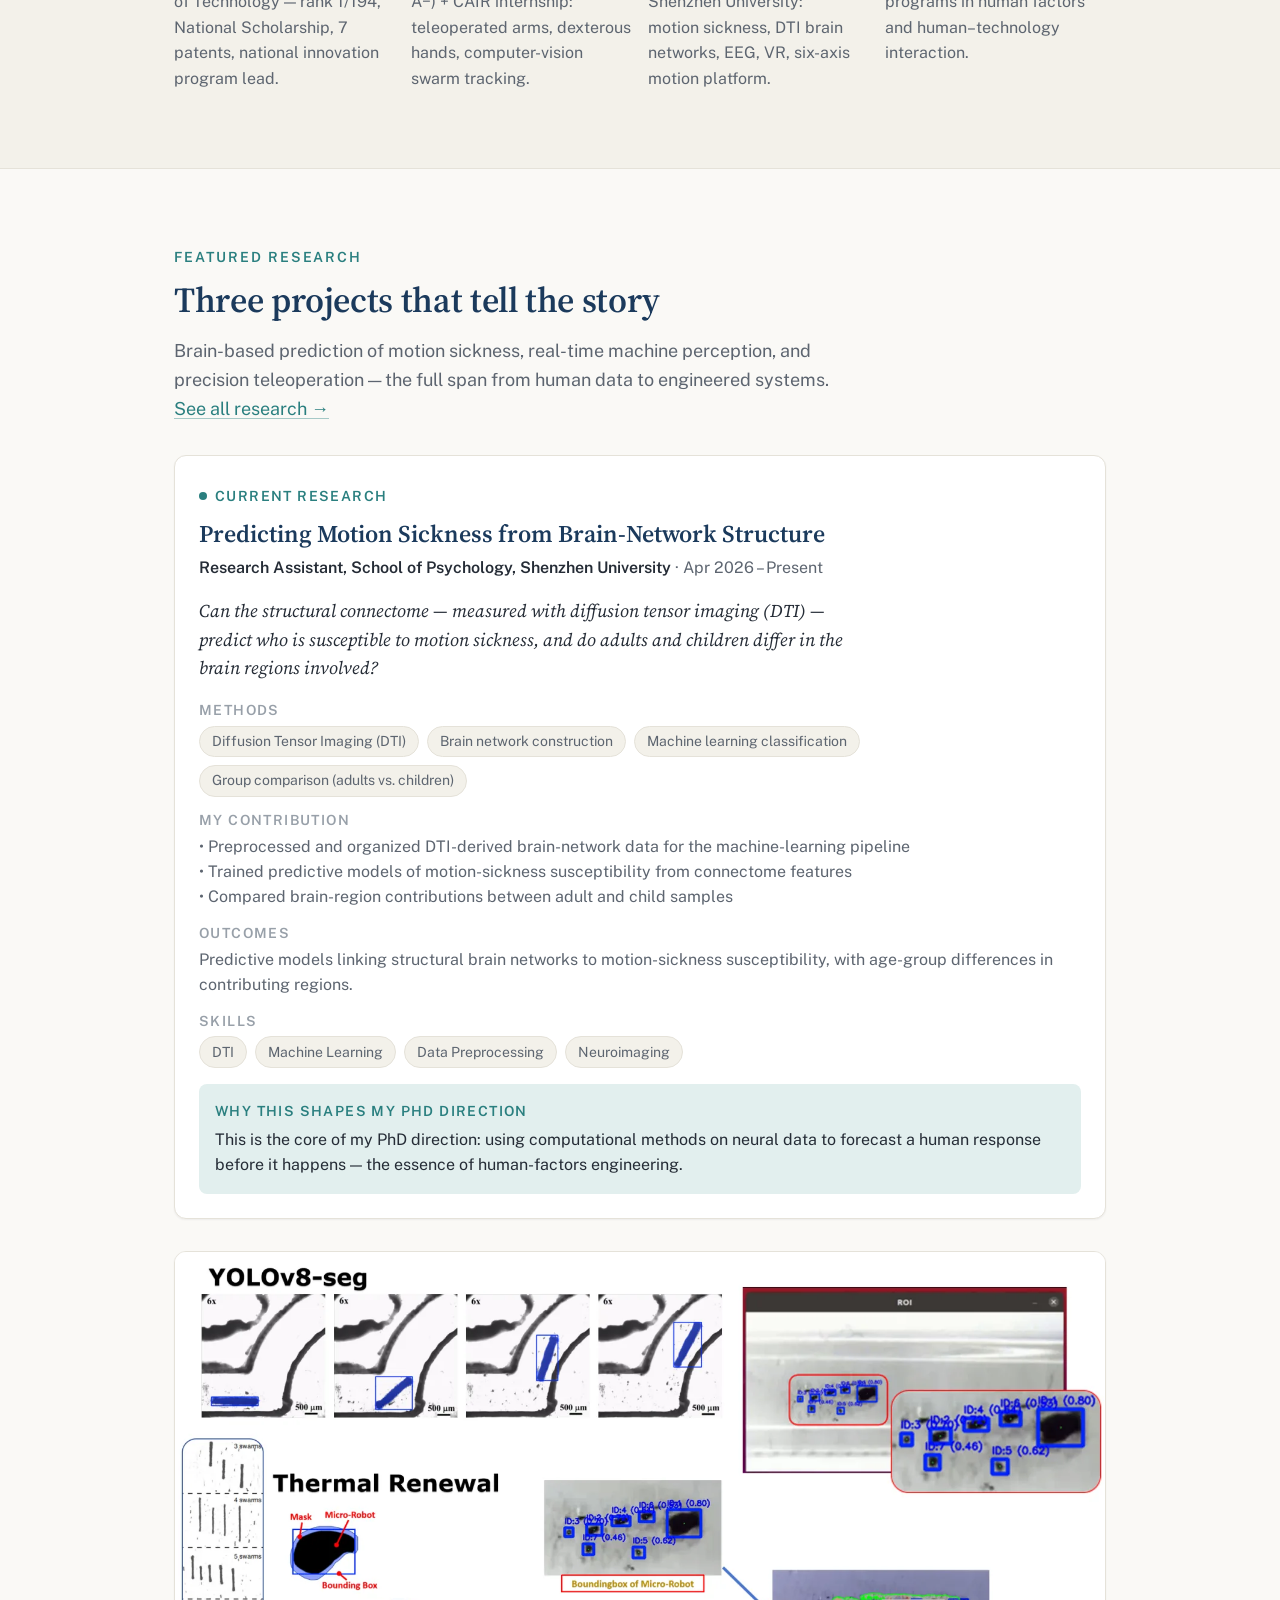
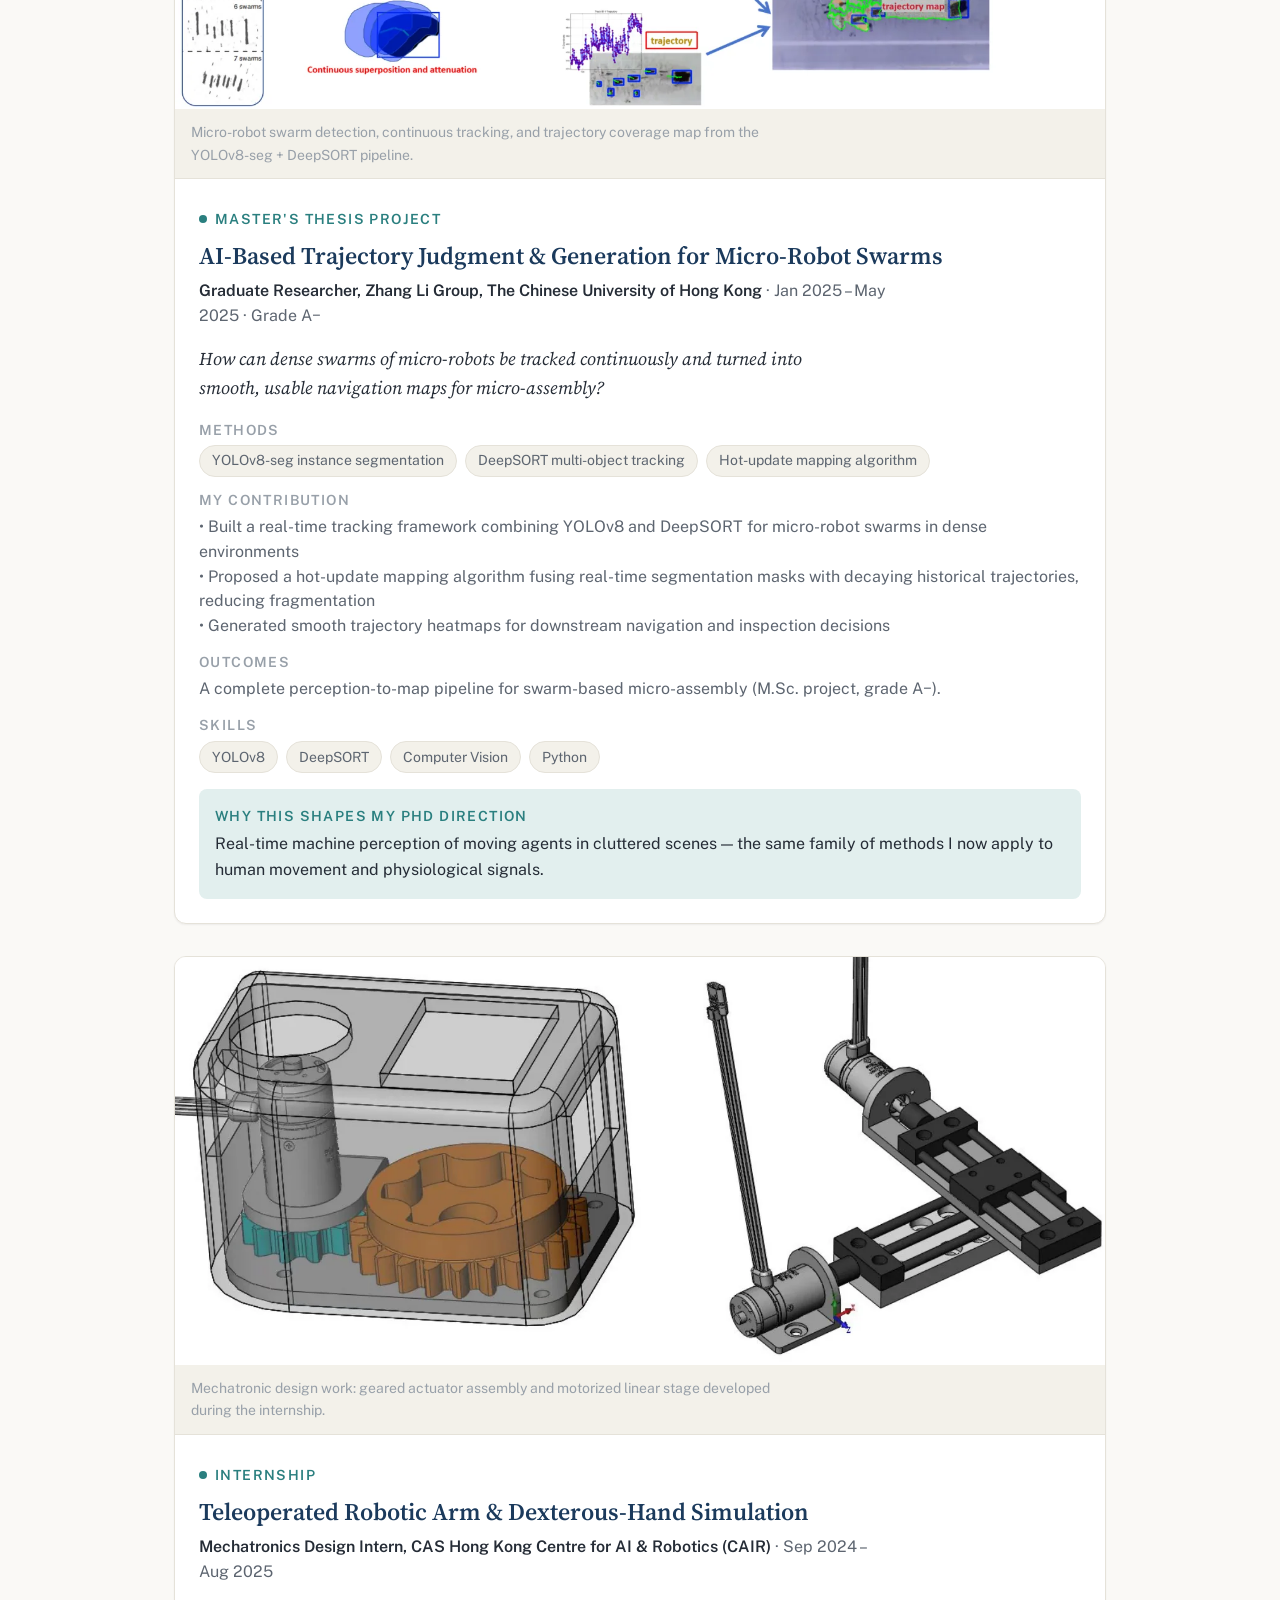
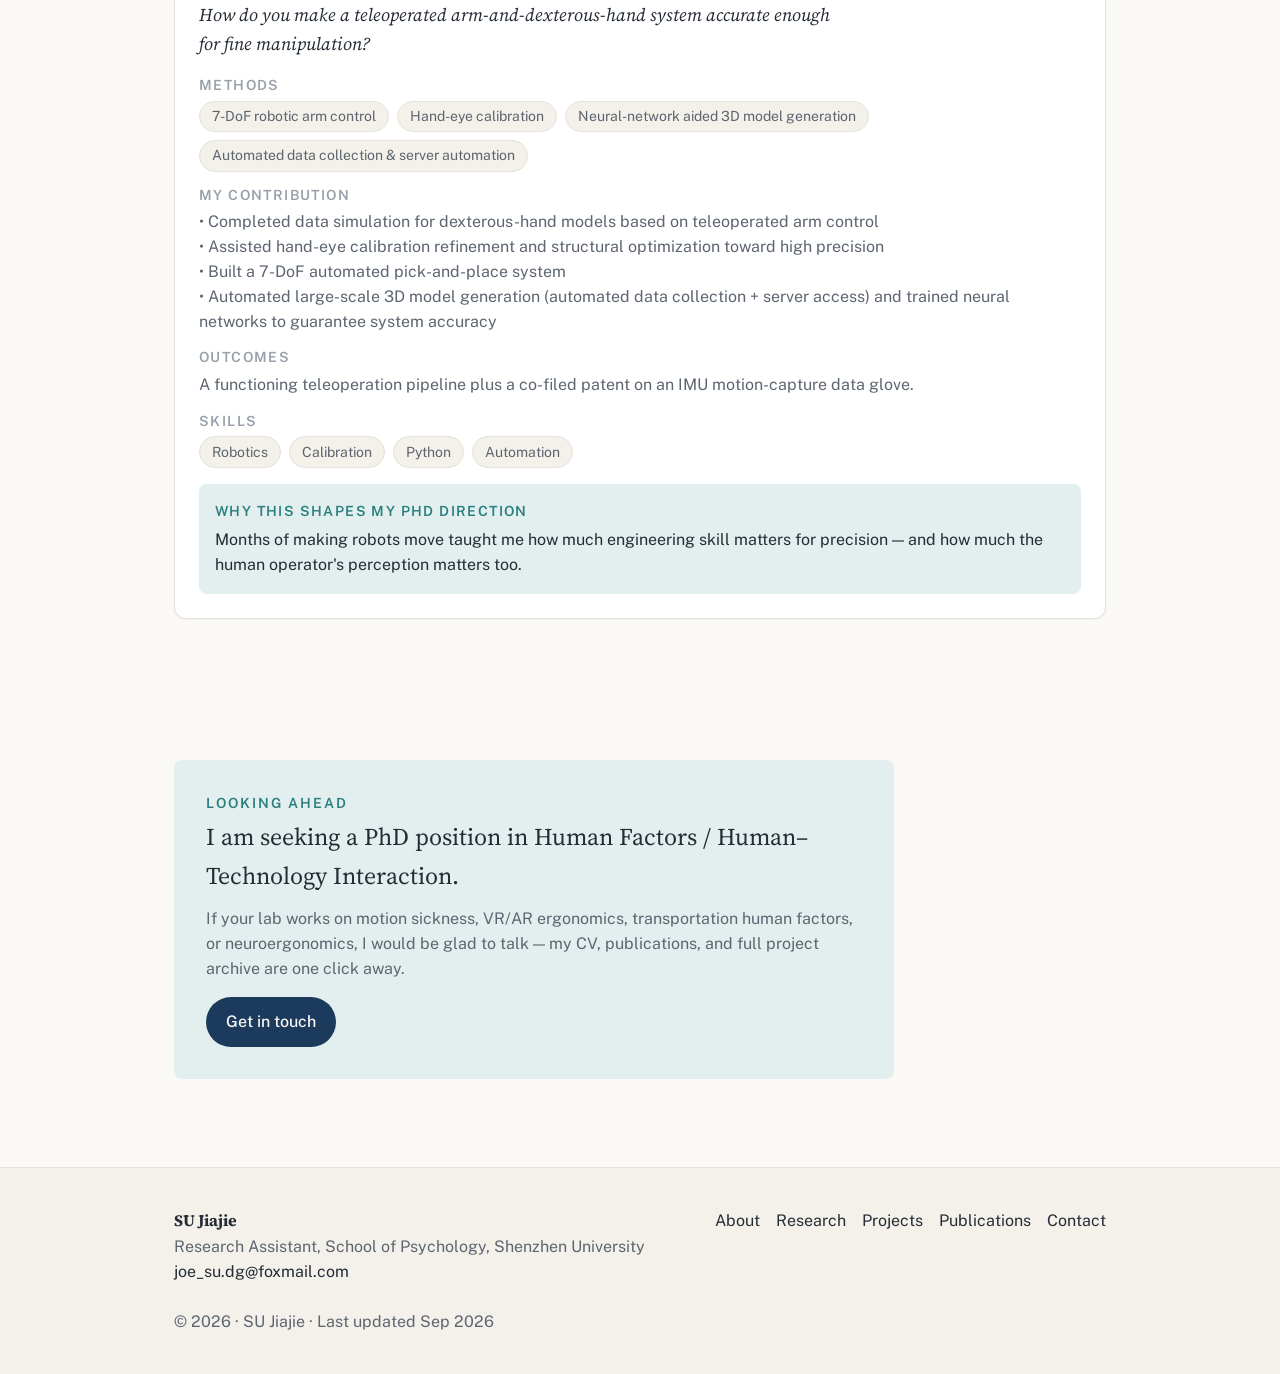
==== commit e3c16c77: "Update index.html" ====
--- a/index.html
+++ b/index.html
@@ -77,7 +77,7 @@
         <div class="interests">
           <article class="interest-card fade-in">
             <span class="interest-card__num">01</span>
-            <h3 data-i18n="home.ic1.title">Human Factors &amp; Motion Sickness</h3>
+            <h3 data-i18n="home.ic1.title">Human Factors</h3>
             <p data-i18n="home.ic1.text">Example: Why do VR and automated driving make people sick? I predict susceptibility from DTI-derived brain networks and study how it differs between adults and children.</p>
           </article>
           <article class="interest-card fade-in">
